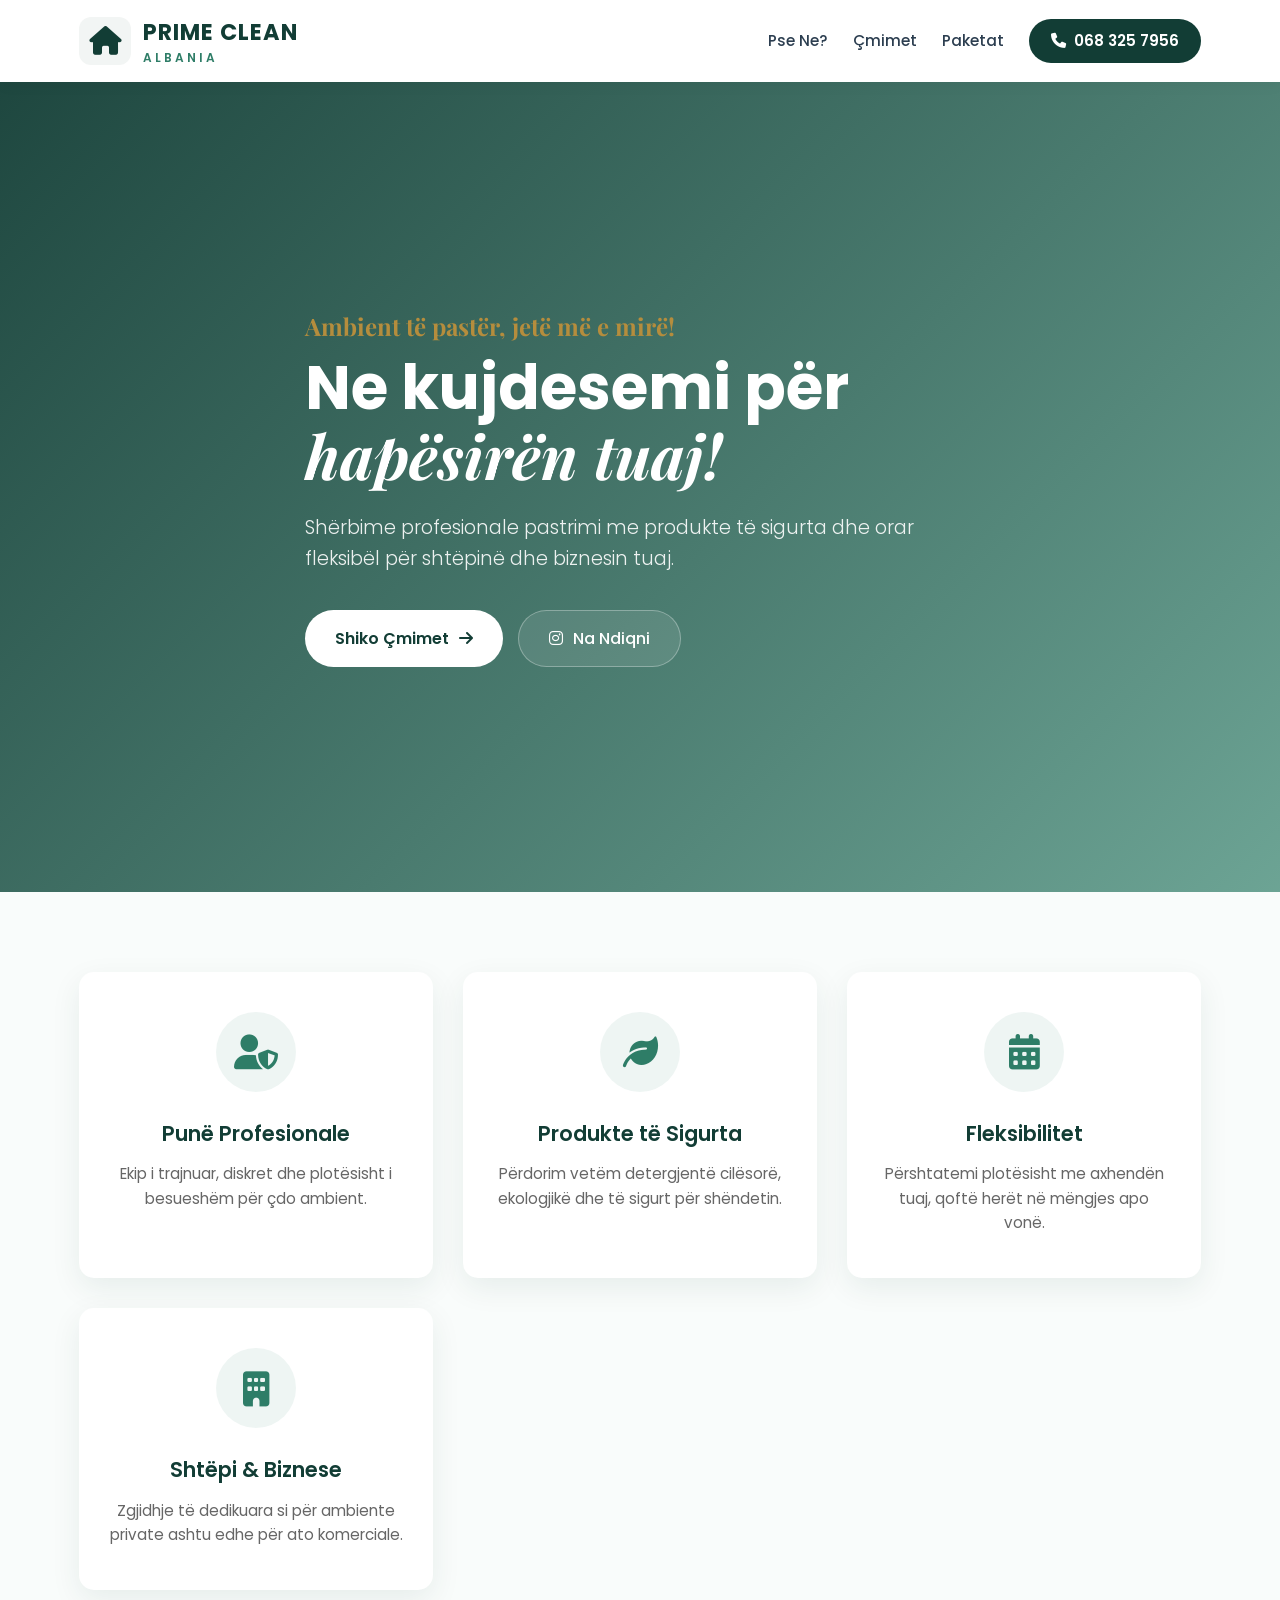
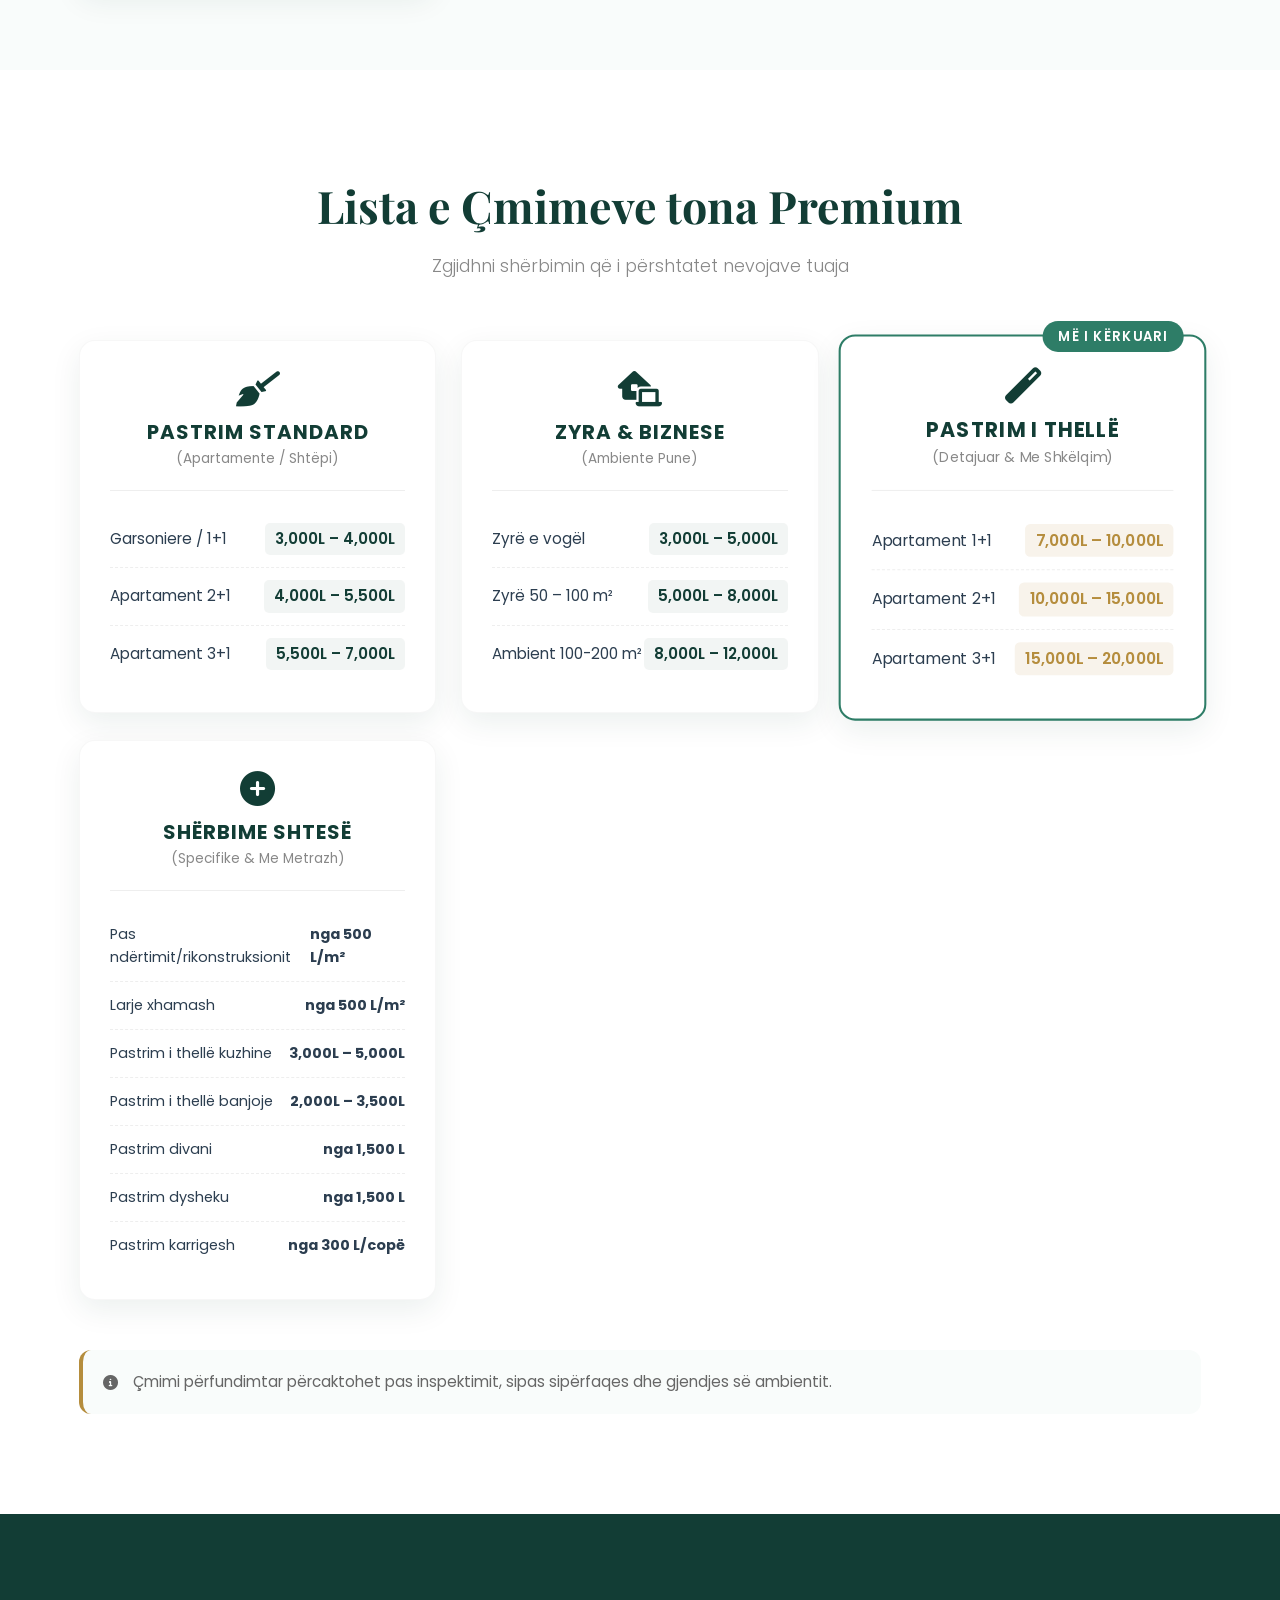
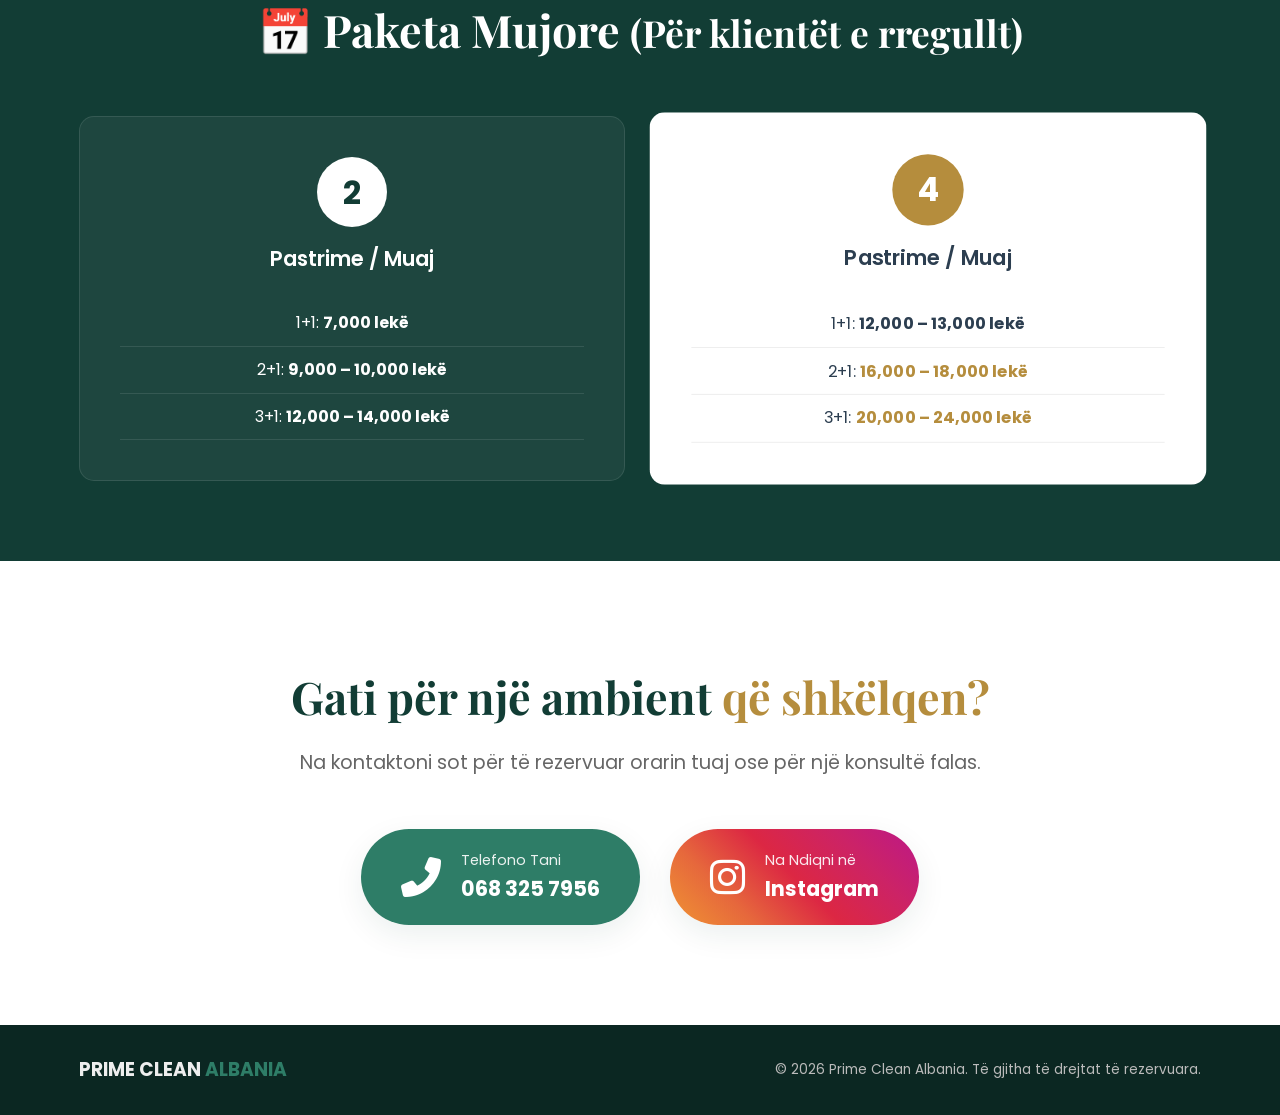
==== index.html @ 4b92bac9 "Add files via upload" ====
<!DOCTYPE html>
<html lang="sq">
<head>
    <meta charset="UTF-8">
    <meta name="viewport" content="width=device-width, initial-scale=1.0">
    
    <!-- Titulli dhe Meta tags për SEO -->
    <title>Prime Clean Albania | Shërbime Pastrimi Profesionale | Ambient të pastër, jetë më e mirë!</title>
    <meta name="description" content="Prime Clean Albania ofron shërbime pastrimi premium në Shqipëri. Pastrim standard, i thellë, zyra, divanë dhe paketa mujore. Produkte të sigurta, staf profesional.">
    <meta name="keywords" content="pastrim ambientesh, pastrim shtepie tirane, pastrim zyash, pastrim i thelle, pastrim divanesh, prime clean albania">
    
    <!-- Open Graph për Rrjetet Sociale -->
    <meta property="og:title" content="Prime Clean Albania - Shërbime Pastrimi Premium">
    <meta property="og:description" content="Në kujdesemi për hapësirën tuaj! Kontaktoni sot: 068 325 7956">

    <!-- Fontet dhe Skedarët CSS -->
    <link href="https://fonts.googleapis.com/css2?family=Poppins:wght@300;400;500;600;700&family=Playfair+Display:wght@700&display=swap" rel="stylesheet">
    <!-- Ikona nga FontAwesome -->
    <link rel="stylesheet" href="https://cdnjs.cloudflare.com/ajax/libs/font-awesome/6.0.0/css/all.min.css">
    <link rel="stylesheet" href="style.css">
</head>
<body>

    <!-- Header / Navigimi -->
    <header>
        <div class="container nav-container">
            <div class="logo">
                <i class="fas fa-home logo-icon"></i>
                <div class="logo-text">
                    <h2>PRIME CLEAN</h2>
                    <p class="location">ALBANIA</p>
                </div>
            </div>
            <nav>
                <ul class="nav-links">
                    <li><a href="#rreth-nesh">Pse Ne?</a></li>
                    <li><a href="#cmimet">Çmimet</a></li>
                    <li><a href="#paketat">Paketat</a></li>
                    <li><a href="tel:0683257956" class="btn-cta-nav"><i class="fas fa-phone"></i> 068 325 7956</a></li>
                </ul>
                <div class="menu-toggle" id="mobile-menu">
                    <span class="bar"></span>
                    <span class="bar"></span>
                    <span class="bar"></span>
                </div>
            </nav>
        </div>
    </header>

    <!-- Banner Kryesor (Hero Section) Modern -->
    <section class="hero-premium">
        <div class="container hero-content-v2">
            <span class="hero-subtitle">Ambient të pastër, jetë më e mirë!</span>
            <h1>Ne kujdesemi për<br><span class="highlight">hapësirën tuaj!</span></h1>
            <p>Shërbime profesionale pastrimi me produkte të sigurta dhe orar fleksibël për shtëpinë dhe biznesin tuaj.</p>
            <div class="hero-action-buttons">
                <a href="#cmimet" class="btn btn-primary-v2">Shiko Çmimet <i class="fas fa-arrow-right"></i></a>
                <a href="https://instagram.com/prime.clean.albania" target="_blank" class="btn btn-instagram-v2"><i class="fab fa-instagram"></i> Na Ndiqni</a>
            </div>
        </div>
        <div class="hero-overlay"></div>
    </section>

    <!-- Pse të na zgjidhni (Features) me Ikonografi Moderne -->
    <section id="rreth-nesh" class="features-v2">
        <div class="container">
            <div class="grid-4-v2">
                <div class="feature-card-v2">
                    <div class="icon-box"><i class="fas fa-user-shield"></i></div>
                    <h3>Punë Profesionale</h3>
                    <p>Ekip i trajnuar, diskret dhe plotësisht i besueshëm për çdo ambient.</p>
                </div>
                <div class="feature-card-v2">
                    <div class="icon-box"><i class="fas fa-leaf"></i></div>
                    <h3>Produkte të Sigurta</h3>
                    <p>Përdorim vetëm detergjentë cilësorë, ekologjikë dhe të sigurt për shëndetin.</p>
                </div>
                <div class="feature-card-v2">
                    <div class="icon-box"><i class="fas fa-calendar-alt"></i></div>
                    <h3>Fleksibilitet</h3>
                    <p>Përshtatemi plotësisht me axhendën tuaj, qoftë herët në mëngjes apo vonë.</p>
                </div>
                <div class="feature-card-v2">
                    <div class="icon-box"><i class="fas fa-building"></i></div>
                    <h3>Shtëpi & Biznese</h3>
                    <p>Zgjidhje të dedikuara si për ambiente private ashtu edhe për ato komerciale.</p>
                </div>
            </div>
        </div>
    </section>

    <!-- Tabela e Çmimeve e stiluar si Karta Moderniste -->
    <section id="cmimet" class="pricing-v2">
        <div class="container">
            <h2 class="section-title-v2">Lista e Çmimeve tona Premium</h2>
            <p class="section-subtitle-v2">Zgjidhni shërbimin që i përshtatet nevojave tuaja</p>
            
            <div class="pricing-cards-grid">
                
                <!-- Karta 1: Pastrim Standard -->
                <div class="pricing-card-v2">
                    <div class="card-header-v2">
                        <i class="fas fa-broom card-icon"></i>
                        <h3>PASTRIM STANDARD</h3>
                        <p class="category">(Apartamente / Shtëpi)</p>
                    </div>
                    <ul class="price-list-v2">
                        <li><span>Garsoniere / 1+1</span> <strong class="price-tag">3,000L – 4,000L</strong></li>
                        <li><span>Apartament 2+1</span> <strong class="price-tag">4,000L – 5,500L</strong></li>
                        <li><span>Apartament 3+1</span> <strong class="price-tag">5,500L – 7,000L</strong></li>
                    </ul>
                </div>

                <!-- Karta 2: Zyra -->
                <div class="pricing-card-v2">
                    <div class="card-header-v2">
                        <i class="fas fa-laptop-house card-icon"></i>
                        <h3>ZYRA & BIZNESE</h3>
                        <p class="category">(Ambiente Pune)</p>
                    </div>
                    <ul class="price-list-v2">
                        <li><span>Zyrë e vogël</span> <strong class="price-tag">3,000L – 5,000L</strong></li>
                        <li><span>Zyrë 50 – 100 m²</span> <strong class="price-tag">5,000L – 8,000L</strong></li>
                        <li><span>Ambient 100-200 m²</span> <strong class="price-tag">8,000L – 12,000L</strong></li>
                    </ul>
                </div>

                <!-- Karta 3: Pastrim i Thellë -->
                <div class="pricing-card-v2 featured-card">
                    <div class="popular-tag">Më i Kërkuari</div>
                    <div class="card-header-v2">
                        <i class="fas fa-magic card-icon"></i>
                        <h3>PASTRIM I THELLË</h3>
                        <p class="category">(Detajuar & Me Shkëlqim)</p>
                    </div>
                    <ul class="price-list-v2">
                        <li><span>Apartament 1+1</span> <strong class="price-tag gold">7,000L – 10,000L</strong></li>
                        <li><span>Apartament 2+1</span> <strong class="price-tag gold">10,000L – 15,000L</strong></li>
                        <li><span>Apartament 3+1</span> <strong class="price-tag gold">15,000L – 20,000L</strong></li>
                    </ul>
                </div>

                <!-- Karta 4: Shërbime Shtesë -->
                <div class="pricing-card-v2">
                    <div class="card-header-v2">
                        <i class="fas fa-plus-circle card-icon"></i>
                        <h3>SHËRBIME SHTESË</h3>
                        <p class="category">(Specifike & Me Metrazh)</p>
                    </div>
                    <ul class="price-list-v2 additional-services">
                        <li>Pas ndërtimit/rikonstruksionit <strong>nga 500 L/m²</strong></li>
                        <li>Larje xhamash <strong>nga 500 L/m²</strong></li>
                        <li>Pastrim i thellë kuzhine <strong>3,000L – 5,000L</strong></li>
                        <li>Pastrim i thellë banjoje <strong>2,000L – 3,500L</strong></li>
                        <li>Pastrim divani <strong>nga 1,500 L</strong></li>
                        <li>Pastrim dysheku <strong>nga 1,500 L</strong></li>
                        <li>Pastrim karrigesh <strong>nga 300 L/copë</strong></li>
                    </ul>
                </div>

            </div>

            <div class="info-note-v2">
                <i class="fas fa-info-circle"></i>
                <p>Çmimi përfundimtar përcaktohet pas inspektimit, sipas sipërfaqes dhe gjendjes së ambientit.</p>
            </div>
        </div>
    </section>

    <!-- Paketa Mujore me dizajn Premium -->
    <section id="paketat" class="packages-v2">
        <div class="container">
            <h2 class="section-title-v2 light">📅 Paketa Mujore <small>(Për klientët e rregullt)</small></h2>
            <div class="packages-grid-v2">
                
                <div class="package-box-v2">
                    <div class="package-header">
                        <div class="package-icon">2</div>
                        <h4>Pastrime / Muaj</h4>
                    </div>
                    <div class="package-body">
                        <p>1+1: <strong>7,000 lekë</strong></p>
                        <p>2+1: <strong>9,000 – 10,000 lekë</strong></p>
                        <p>3+1: <strong>12,000 – 14,000 lekë</strong></p>
                    </div>
                </div>

                <div class="package-box-v2 featured-package">
                    <div class="package-header">
                        <div class="package-icon gold-bg">4</div>
                        <h4>Pastrime / Muaj</h4>
                    </div>
                    <div class="package-body">
                        <p>1+1: <strong>12,000 – 13,000 lekë</strong></p>
                        <p>2+1: <strong class="gold-text">16,000 – 18,000 lekë</strong></p>
                        <p>3+1: <strong class="gold-text">20,000 – 24,000 lekë</strong></p>
                    </div>
                </div>

            </div>
        </div>
    </section>

    <!-- Seksioni i Kontaktit me Butona të Mëdhenj Aksioni (CTA) -->
    <section id="kontakt" class="contact-v2">
        <div class="container text-center-v2">
            <h2>Gati për një ambient <span class="highlight-gold">që shkëlqen?</span></h2>
            <p>Na kontaktoni sot për të rezervuar orarin tuaj ose për një konsultë falas.</p>
            
            <div class="cta-buttons-container-v2">
                <a href="tel:0683257956" class="cta-btn-v2 call-btn-v2">
                    <i class="fas fa-phone-alt"></i>
                    <div class="cta-text">
                        <span>Telefono Tani</span>
                        <strong>068 325 7956</strong>
                    </div>
                </a>
                
                <a href="https://instagram.com/prime.clean.albania" target="_blank" class="cta-btn-v2 instagram-btn-v2">
                    <i class="fab fa-instagram"></i>
                    <div class="cta-text">
                        <span>Na Ndiqni në</span>
                        <strong>Instagram</strong>
                    </div>
                </a>
            </div>
        </div>
    </section>

    <!-- Footer Modern -->
    <footer>
        <div class="container footer-content-v2">
            <div class="footer-logo">
                <h3>PRIME CLEAN <span>ALBANIA</span></h3>
            </div>
            <p>&copy; 2026 Prime Clean Albania. Të gjitha të drejtat të rezervuara.</p>
        </div>
    </footer>

    <script src="script.js"></script>
</body>
</html>
---- style.css ----
:root {
    --primary-color: #123d35;
    --accent-color: #2e7d67;
    --gold-accent: #b58d3d;
    --light-bg: #f9fcfb;
    --text-dark: #2c3e50;
    --text-light: #ecf0f1;
    --shadow-soft: 0 10px 30px rgba(0, 61, 53, 0.08);
    --font-main: 'Poppins', sans-serif;
    --font-heading: 'Playfair Display', serif;
    --transition: all 0.3s ease-in-out;
}

* {
    margin: 0;
    padding: 0;
    box-sizing: border-box;
}

html {
    scroll-behavior: smooth;
}

body {
    font-family: var(--font-main);
    color: var(--text-dark);
    background-color: #ffffff;
    line-height: 1.6;
    overflow-x: hidden;
}

.container {
    width: 90%;
    max-width: 1200px;
    margin: auto;
    padding: 0 15px;
}

a {
    text-decoration: none;
    color: inherit;
    transition: var(--transition);
}

ul {
    list-style: none;
}

/* Navigimi */
header {
    background: #ffffff;
    padding: 15px 0;
    box-shadow: 0 2px 15px rgba(0,0,0,0.05);
    position: sticky;
    top: 0;
    z-index: 1000;
}

.nav-container {
    display: flex;
    justify-content: space-between;
    align-items: center;
}

.logo {
    display: flex;
    align-items: center;
    gap: 12px;
}

.logo-icon {
    font-size: 1.8rem;
    color: var(--primary-color);
    background-color: rgba(18, 61, 53, 0.05);
    padding: 10px;
    border-radius: 12px;
}

.logo-text h2 {
    font-size: 1.4rem;
    color: var(--primary-color);
    font-weight: 700;
    letter-spacing: 1px;
}

.location {
    font-size: 0.75rem;
    color: var(--accent-color);
    font-weight: 600;
    letter-spacing: 3px;
    margin-top: -3px;
}

.nav-links {
    display: flex;
    align-items: center;
    gap: 25px;
}

.nav-links a {
    font-weight: 500;
    font-size: 0.95rem;
    color: var(--text-dark);
}

.nav-links a:hover {
    color: var(--accent-color);
}

.btn-cta-nav {
    background: var(--primary-color);
    color: white !important;
    padding: 10px 22px;
    border-radius: 25px;
    font-size: 0.9rem;
    font-weight: 600 !important;
    display: flex;
    align-items: center;
    gap: 8px;
}

.btn-cta-nav:hover {
    background: var(--accent-color);
    transform: translateY(-2px);
}

.menu-toggle {
    display: none;
    cursor: pointer;
}

.bar {
    display: block;
    width: 25px;
    height: 3px;
    margin: 5px auto;
    background-color: var(--primary-color);
    transition: var(--transition);
}

/* HERO Section */
.hero-premium {
    position: relative;
    height: 90vh;
    display: flex;
    align-items: center;
    color: white;
    background: url('https://images.unsplash.com/photo-1581578731548-c64695cc6952?q=80&w=1600') center/cover no-repeat;
    background-attachment: fixed;
}

.hero-overlay {
    position: absolute;
    top: 0;
    left: 0;
    width: 100%;
    height: 100%;
    background: linear-gradient(135deg, rgba(18, 61, 53, 0.95), rgba(46, 125, 103, 0.7));
    z-index: 1;
}

.hero-content-v2 {
    position: relative;
    z-index: 2;
    max-width: 700px;
    text-align: left;
}

.hero-subtitle {
    font-family: var(--font-heading);
    color: var(--gold-accent);
    font-size: 1.5rem;
    font-weight: 700;
    display: block;
    margin-bottom: 10px;
}

.hero-content-v2 h1 {
    font-size: 3.8rem;
    line-height: 1.1;
    font-weight: 700;
    margin-bottom: 20px;
    font-family: var(--font-main);
}

.hero-content-v2 h1 .highlight {
    font-family: var(--font-heading);
    font-weight: 700;
    font-style: italic;
}

.hero-content-v2 p {
    font-size: 1.2rem;
    color: rgba(255, 255, 255, 0.9);
    margin-bottom: 35px;
    font-weight: 300;
}

.hero-action-buttons {
    display: flex;
    gap: 15px;
    flex-wrap: wrap;
}

.btn-primary-v2 {
    background: #ffffff;
    color: var(--primary-color);
    padding: 15px 30px;
    border-radius: 30px;
    font-weight: 600;
    display: flex;
    align-items: center;
    gap: 10px;
}

.btn-primary-v2:hover {
    background: var(--gold-accent);
    color: white;
    transform: translateY(-3px);
}

.btn-instagram-v2 {
    background: rgba(255, 255, 255, 0.1);
    color: white;
    padding: 15px 30px;
    border-radius: 30px;
    border: 1px solid rgba(255, 255, 255, 0.3);
    font-weight: 500;
    display: flex;
    align-items: center;
    gap: 10px;
}

.btn-instagram-v2:hover {
    background: rgba(255, 255, 255, 0.2);
    border-color: white;
}

/* Features */
.features-v2 {
    padding: 80px 0;
    background-color: var(--light-bg);
}

.grid-4-v2 {
    display: grid;
    grid-template-columns: repeat(auto-fit, minmax(260px, 1fr));
    gap: 30px;
}

.feature-card-v2 {
    background: #ffffff;
    padding: 40px 30px;
    border-radius: 15px;
    box-shadow: var(--shadow-soft);
    text-align: center;
    transition: var(--transition);
    border-bottom: 3px solid transparent;
}

.feature-card-v2:hover {
    transform: translateY(-10px);
    border-bottom-color: var(--accent-color);
}

.icon-box {
    font-size: 2.2rem;
    color: var(--accent-color);
    background-color: rgba(46, 125, 103, 0.08);
    width: 80px;
    height: 80px;
    border-radius: 50%;
    display: flex;
    align-items: center;
    justify-content: center;
    margin: 0 auto 25px auto;
}

.feature-card-v2 h3 {
    font-size: 1.3rem;
    color: var(--primary-color);
    margin-bottom: 12px;
    font-weight: 600;
}

.feature-card-v2 p {
    font-size: 0.95rem;
    color: #666;
}

/* Pricing Section */
.pricing-v2 {
    padding: 100px 0;
}

.section-title-v2 {
    font-family: var(--font-heading);
    font-size: 2.8rem;
    color: var(--primary-color);
    text-align: center;
    margin-bottom: 10px;
}

.section-subtitle-v2 {
    text-align: center;
    color: #888;
    margin-bottom: 60px;
    font-size: 1.1rem;
    font-weight: 300;
}

.pricing-cards-grid {
    display: grid;
    grid-template-columns: repeat(auto-fit, minmax(280px, 1fr));
    gap: 25px;
    align-items: start;
}

.pricing-card-v2 {
    background: #ffffff;
    padding: 30px;
    border-radius: 16px;
    box-shadow: var(--shadow-soft);
    transition: var(--transition);
    border: 1px solid rgba(0,0,0,0.03);
    position: relative;
}

.pricing-card-v2:hover {
    box-shadow: 0 15px 40px rgba(0, 61, 53, 0.12);
}

.featured-card {
    border: 2px solid var(--accent-color);
    transform: scale(1.03);
}

.popular-tag {
    position: absolute;
    top: -15px;
    right: 20px;
    background: var(--accent-color);
    color: white;
    padding: 5px 15px;
    border-radius: 20px;
    font-size: 0.8rem;
    font-weight: 600;
    text-transform: uppercase;
    letter-spacing: 1px;
}

.card-header-v2 {
    text-align: center;
    border-bottom: 1px solid #eee;
    padding-bottom: 20px;
    margin-bottom: 20px;
}

.card-icon {
    font-size: 2.2rem;
    color: var(--primary-color);
    margin-bottom: 10px;
}

.card-header-v2 h3 {
    font-size: 1.25rem;
    color: var(--primary-color);
    font-weight: 700;
    text-transform: uppercase;
    letter-spacing: 1px;
}

.card-header-v2 .category {
    font-size: 0.85rem;
    color: #888;
}

.price-list-v2 li {
    display: flex;
    justify-content: space-between;
    align-items: center;
    padding: 12px 0;
    border-bottom: 1px dashed #eee;
    font-size: 0.95rem;
}

.price-list-v2 li:last-child {
    border-bottom: none;
}

.price-tag {
    background: rgba(18, 61, 53, 0.05);
    color: var(--primary-color);
    padding: 4px 10px;
    border-radius: 5px;
    font-weight: 600;
}

.price-tag.gold {
    background: rgba(181, 141, 61, 0.1);
    color: var(--gold-accent);
}

.additional-services li {
    font-size: 0.9rem;
}

.info-note-v2 {
    margin-top: 50px;
    background-color: var(--light-bg);
    padding: 20px;
    border-radius: 12px;
    display: flex;
    align-items: center;
    gap: 15px;
    color: #666;
    border-left: 4px solid var(--gold-accent);
    font-size: 0.95rem;
}

/* Packages */
.packages-v2 {
    padding: 80px 0;
    background-color: var(--primary-color);
    color: white;
}

.section-title-v2.light {
    color: white;
}

.packages-grid-v2 {
    display: grid;
    grid-template-columns: repeat(auto-fit, minmax(300px, 1fr));
    gap: 30px;
    margin-top: 50px;
}

.package-box-v2 {
    background: rgba(255,255,255,0.05);
    border: 1px solid rgba(255,255,255,0.1);
    padding: 40px;
    border-radius: 15px;
    text-align: center;
    transition: var(--transition);
}

.featured-package {
    background: white;
    color: var(--text-dark);
    transform: scale(1.02);
}

.package-header {
    display: flex;
    flex-direction: column;
    align-items: center;
    margin-bottom: 25px;
}

.package-icon {
    font-size: 2rem;
    font-weight: 700;
    color: var(--primary-color);
    background: white;
    width: 70px;
    height: 70px;
    border-radius: 50%;
    display: flex;
    align-items: center;
    justify-content: center;
    margin-bottom: 15px;
}

.package-icon.gold-bg {
    background: var(--gold-accent);
    color: white;
}

.package-header h4 {
    font-size: 1.3rem;
    font-weight: 600;
}

.package-body p {
    font-size: 1rem;
    padding: 10px 0;
    border-bottom: 1px solid rgba(255,255,255,0.1);
}

.featured-package .package-body p {
    border-bottom-color: #eee;
}

.gold-text {
    color: var(--gold-accent);
}

/* Contact */
.contact-v2 {
    padding: 100px 0;
    text-align: center;
}

.contact-v2 h2 {
    font-family: var(--font-heading);
    font-size: 2.8rem;
    color: var(--primary-color);
    margin-bottom: 15px;
}

.text-center-v2 {
    text-align: center;
}

.highlight-gold {
    color: var(--gold-accent);
}

.contact-v2 p {
    font-size: 1.2rem;
    color: #666;
    margin-bottom: 50px;
}

.cta-buttons-container-v2 {
    display: flex;
    justify-content: center;
    gap: 30px;
    flex-wrap: wrap;
}

.cta-btn-v2 {
    display: flex;
    align-items: center;
    gap: 20px;
    padding: 20px 40px;
    border-radius: 50px;
    color: white;
    font-weight: 600;
    box-shadow: var(--shadow-soft);
}

.call-btn-v2 {
    background-color: var(--accent-color);
}

.call-btn-v2:hover {
    background-color: #246554;
    transform: translateY(-3px);
}

.instagram-btn-v2 {
    background: linear-gradient(45deg, #f09433 0%,#e6683c 25%,#dc2743 50%,#cc2366 75%,#bc1888 100%); 
}

.instagram-btn-v2:hover {
    transform: translateY(-3px);
}

.cta-btn-v2 i {
    font-size: 2.5rem;
}

.cta-text {
    text-align: left;
}

.cta-text span {
    font-size: 0.9rem;
    font-weight: 400;
    opacity: 0.9;
    display: block;
}

.cta-text strong {
    font-size: 1.3rem;
}

/* Footer */
footer {
    background-color: #0b2722;
    color: #bbb;
    padding: 30px 0;
}

.footer-content-v2 {
    display: flex;
    justify-content: space-between;
    align-items: center;
    flex-wrap: wrap;
    gap: 15px;
}

.footer-logo h3 {
    color: #eee;
    font-weight: 700;
}

.footer-logo span {
    color: var(--accent-color);
}

footer p {
    font-size: 0.85rem;
}

/* Responsive */
@media (max-width: 992px) {
    .hero-content-v2 h1 {
        font-size: 3rem;
    }
}

@media (max-width: 768px) {
    .nav-links {
        position: absolute;
        right: 0px;
        height: 100vh;
        top: 80px;
        background-color: #fff;
        display: flex;
        flex-direction: column;
        align-items: center;
        width: 100%;
        transform: translateX(100%);
        transition: transform 0.5s ease-in;
        box-shadow: -2px 5px 10px rgba(0,0,0,0.05);
        padding-top: 50px;
    }

    .nav-links li {
        margin: 15px 0;
    }

    .menu-toggle {
        display: block;
    }

    .nav-active {
        transform: translateX(0%);
    }

    .hero-content-v2 h1 {
        font-size: 2.2rem;
    }
    
    .hero-content-v2 {
        text-align: center;
    }
    
    .hero-action-buttons {
        justify-content: center;
    }
    
    .section-title-v2 {
        font-size: 2rem;
    }
    
    .pricing-card-v2.featured-card {
        transform: scale(1);
        margin: 15px 0;
    }
    
    .packages-grid-v2 {
        grid-template-columns: 1fr;
    }
}
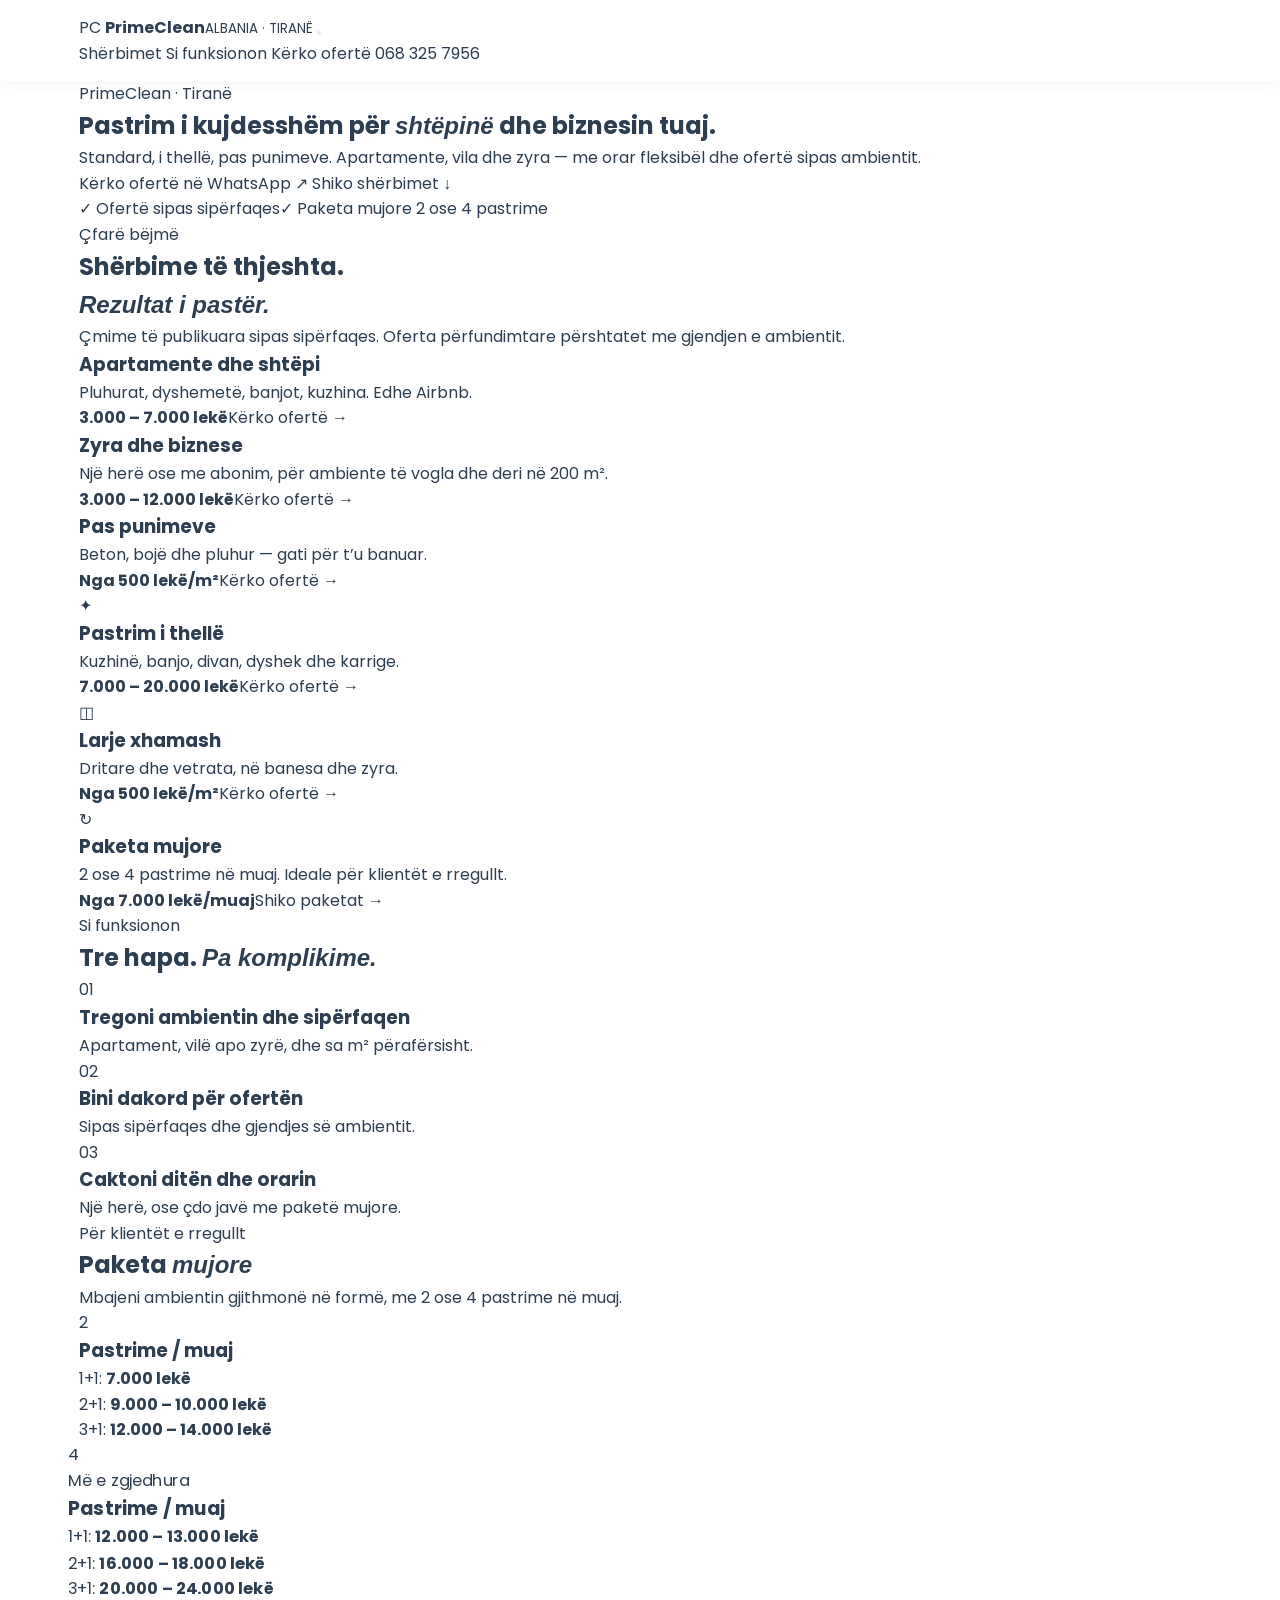
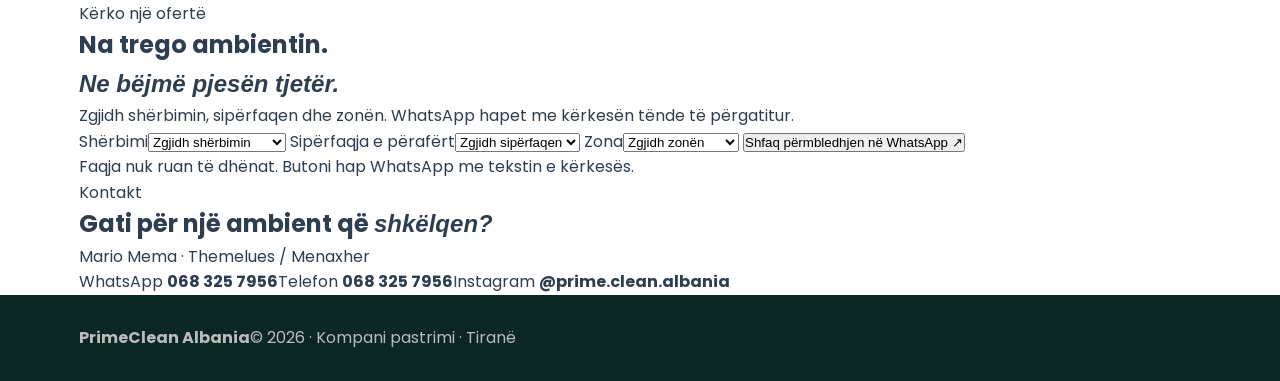
==== commit bcdd23d6: "Update index.html" ====
--- a/index.html
+++ b/index.html
@@ -3,7 +3,6 @@
 <head>
     <meta charset="UTF-8">
     <meta name="viewport" content="width=device-width, initial-scale=1.0">
-    
     <!-- Titulli dhe Meta tags për SEO -->
     <title>Prime Clean Albania | Shërbime Pastrimi Profesionale | Ambient të pastër, jetë më e mirë!</title>
     <meta name="description" content="Prime Clean Albania ofron shërbime pastrimi premium në Shqipëri. Pastrim standard, i thellë, zyra, divanë dhe paketa mujore. Produkte të sigurta, staf profesional.">
@@ -20,223 +19,95 @@
     <link rel="stylesheet" href="style.css">
 </head>
 <body>
+<header class="site-header" id="top">
+  <div class="container nav-wrap">
+    <a class="brand" href="#top" aria-label="PrimeClean Albania">
+      <span class="brand-mark">PC</span>
+      <span><strong>PrimeClean</strong><small>ALBANIA · TIRANË</small></span>
+    </a>
+    <button class="menu-btn" id="menuBtn" aria-label="Hap menunë" aria-expanded="false"><span></span><span></span><span></span></button>
+    <nav id="nav">
+      <a href="#sherbimet">Shërbimet</a>
+      <a href="#si-funksionon">Si funksionon</a>
+      <a href="#oferta">Kërko ofertë</a>
+      <a class="nav-call" href="tel:+355683257956">068 325 7956</a>
+    </nav>
+  </div>
+</header>
 
-    <!-- Header / Navigimi -->
-    <header>
-        <div class="container nav-container">
-            <div class="logo">
-                <i class="fas fa-home logo-icon"></i>
-                <div class="logo-text">
-                    <h2>PRIME CLEAN</h2>
-                    <p class="location">ALBANIA</p>
-                </div>
-            </div>
-            <nav>
-                <ul class="nav-links">
-                    <li><a href="#rreth-nesh">Pse Ne?</a></li>
-                    <li><a href="#cmimet">Çmimet</a></li>
-                    <li><a href="#paketat">Paketat</a></li>
-                    <li><a href="tel:0683257956" class="btn-cta-nav"><i class="fas fa-phone"></i> 068 325 7956</a></li>
-                </ul>
-                <div class="menu-toggle" id="mobile-menu">
-                    <span class="bar"></span>
-                    <span class="bar"></span>
-                    <span class="bar"></span>
-                </div>
-            </nav>
-        </div>
-    </header>
+<main>
+<section class="hero">
+  <div class="hero-image"></div>
+  <div class="hero-shade"></div>
+  <div class="container hero-content">
+    <p class="eyebrow">PrimeClean · Tiranë</p>
+    <h1>Pastrim i kujdesshëm për <em>shtëpinë</em> dhe biznesin tuaj.</h1>
+    <p class="hero-copy">Standard, i thellë, pas punimeve. Apartamente, vila dhe zyra — me orar fleksibël dhe ofertë sipas ambientit.</p>
+    <div class="hero-actions">
+      <a class="btn btn-light" href="https://wa.me/355683257956?text=Përshëndetje%20PrimeClean,%20dua%20të%20kërkoj%20një%20ofertë." target="_blank" rel="noopener">Kërko ofertë në WhatsApp <span>↗</span></a>
+      <a class="text-link light-link" href="#sherbimet">Shiko shërbimet ↓</a>
+    </div>
+    <div class="hero-points"><span>✓ Ofertë sipas sipërfaqes</span><span>✓ Paketa mujore 2 ose 4 pastrime</span></div>
+  </div>
+</section>
 
-    <!-- Banner Kryesor (Hero Section) Modern -->
-    <section class="hero-premium">
-        <div class="container hero-content-v2">
-            <span class="hero-subtitle">Ambient të pastër, jetë më e mirë!</span>
-            <h1>Ne kujdesemi për<br><span class="highlight">hapësirën tuaj!</span></h1>
-            <p>Shërbime profesionale pastrimi me produkte të sigurta dhe orar fleksibël për shtëpinë dhe biznesin tuaj.</p>
-            <div class="hero-action-buttons">
-                <a href="#cmimet" class="btn btn-primary-v2">Shiko Çmimet <i class="fas fa-arrow-right"></i></a>
-                <a href="https://instagram.com/prime.clean.albania" target="_blank" class="btn btn-instagram-v2"><i class="fab fa-instagram"></i> Na Ndiqni</a>
-            </div>
-        </div>
-        <div class="hero-overlay"></div>
-    </section>
 
-    <!-- Pse të na zgjidhni (Features) me Ikonografi Moderne -->
-    <section id="rreth-nesh" class="features-v2">
-        <div class="container">
-            <div class="grid-4-v2">
-                <div class="feature-card-v2">
-                    <div class="icon-box"><i class="fas fa-user-shield"></i></div>
-                    <h3>Punë Profesionale</h3>
-                    <p>Ekip i trajnuar, diskret dhe plotësisht i besueshëm për çdo ambient.</p>
-                </div>
-                <div class="feature-card-v2">
-                    <div class="icon-box"><i class="fas fa-leaf"></i></div>
-                    <h3>Produkte të Sigurta</h3>
-                    <p>Përdorim vetëm detergjentë cilësorë, ekologjikë dhe të sigurt për shëndetin.</p>
-                </div>
-                <div class="feature-card-v2">
-                    <div class="icon-box"><i class="fas fa-calendar-alt"></i></div>
-                    <h3>Fleksibilitet</h3>
-                    <p>Përshtatemi plotësisht me axhendën tuaj, qoftë herët në mëngjes apo vonë.</p>
-                </div>
-                <div class="feature-card-v2">
-                    <div class="icon-box"><i class="fas fa-building"></i></div>
-                    <h3>Shtëpi & Biznese</h3>
-                    <p>Zgjidhje të dedikuara si për ambiente private ashtu edhe për ato komerciale.</p>
-                </div>
-            </div>
-        </div>
-    </section>
+<section class="services section" id="sherbimet">
+  <div class="container">
+    <div class="section-intro"><p class="eyebrow dark">Çfarë bëjmë</p><h2>Shërbime të thjeshta.<br><em>Rezultat i pastër.</em></h2><p>Çmime të publikuara sipas sipërfaqes. Oferta përfundimtare përshtatet me gjendjen e ambientit.</p></div>
+    <div class="service-grid">
+      <article class="service-card"><div class="service-photo photo-home"></div><div class="service-body"><h3>Apartamente dhe shtëpi</h3><p>Pluhurat, dyshemetë, banjot, kuzhina. Edhe Airbnb.</p><strong>3.000 – 7.000 lekë</strong><a href="#oferta">Kërko ofertë →</a></div></article>
+      <article class="service-card"><div class="service-photo photo-office"></div><div class="service-body"><h3>Zyra dhe biznese</h3><p>Një herë ose me abonim, për ambiente të vogla dhe deri në 200 m².</p><strong>3.000 – 12.000 lekë</strong><a href="#oferta">Kërko ofertë →</a></div></article>
+      <article class="service-card"><div class="service-photo photo-post"></div><div class="service-body"><h3>Pas punimeve</h3><p>Beton, bojë dhe pluhur — gati për t’u banuar.</p><strong>Nga 500 lekë/m²</strong><a href="#oferta">Kërko ofertë →</a></div></article>
+      <article class="service-card plain-card"><div class="service-icon">✦</div><div class="service-body"><h3>Pastrim i thellë</h3><p>Kuzhinë, banjo, divan, dyshek dhe karrige.</p><strong>7.000 – 20.000 lekë</strong><a href="#oferta">Kërko ofertë →</a></div></article>
+      <article class="service-card plain-card"><div class="service-icon">◫</div><div class="service-body"><h3>Larje xhamash</h3><p>Dritare dhe vetrata, në banesa dhe zyra.</p><strong>Nga 500 lekë/m²</strong><a href="#oferta">Kërko ofertë →</a></div></article>
+      <article class="service-card plain-card"><div class="service-icon">↻</div><div class="service-body"><h3>Paketa mujore</h3><p>2 ose 4 pastrime në muaj. Ideale për klientët e rregullt.</p><strong>Nga 7.000 lekë/muaj</strong><a href="#paketat">Shiko paketat →</a></div></article>
+    </div>
+  </div>
+</section>
 
-    <!-- Tabela e Çmimeve e stiluar si Karta Moderniste -->
-    <section id="cmimet" class="pricing-v2">
-        <div class="container">
-            <h2 class="section-title-v2">Lista e Çmimeve tona Premium</h2>
-            <p class="section-subtitle-v2">Zgjidhni shërbimin që i përshtatet nevojave tuaja</p>
-            
-            <div class="pricing-cards-grid">
-                
-                <!-- Karta 1: Pastrim Standard -->
-                <div class="pricing-card-v2">
-                    <div class="card-header-v2">
-                        <i class="fas fa-broom card-icon"></i>
-                        <h3>PASTRIM STANDARD</h3>
-                        <p class="category">(Apartamente / Shtëpi)</p>
-                    </div>
-                    <ul class="price-list-v2">
-                        <li><span>Garsoniere / 1+1</span> <strong class="price-tag">3,000L – 4,000L</strong></li>
-                        <li><span>Apartament 2+1</span> <strong class="price-tag">4,000L – 5,500L</strong></li>
-                        <li><span>Apartament 3+1</span> <strong class="price-tag">5,500L – 7,000L</strong></li>
-                    </ul>
-                </div>
+<section class="how section" id="si-funksionon">
+  <div class="container">
+    <div class="section-intro"><p class="eyebrow dark">Si funksionon</p><h2>Tre hapa. <em>Pa komplikime.</em></h2></div>
+    <div class="steps">
+      <article><span>01</span><h3>Tregoni ambientin dhe sipërfaqen</h3><p>Apartament, vilë apo zyrë, dhe sa m² përafërsisht.</p></article>
+      <article><span>02</span><h3>Bini dakord për ofertën</h3><p>Sipas sipërfaqes dhe gjendjes së ambientit.</p></article>
+      <article><span>03</span><h3>Caktoni ditën dhe orarin</h3><p>Një herë, ose çdo javë me paketë mujore.</p></article>
+    </div>
+  </div>
+</section>
 
-                <!-- Karta 2: Zyra -->
-                <div class="pricing-card-v2">
-                    <div class="card-header-v2">
-                        <i class="fas fa-laptop-house card-icon"></i>
-                        <h3>ZYRA & BIZNESE</h3>
-                        <p class="category">(Ambiente Pune)</p>
-                    </div>
-                    <ul class="price-list-v2">
-                        <li><span>Zyrë e vogël</span> <strong class="price-tag">3,000L – 5,000L</strong></li>
-                        <li><span>Zyrë 50 – 100 m²</span> <strong class="price-tag">5,000L – 8,000L</strong></li>
-                        <li><span>Ambient 100-200 m²</span> <strong class="price-tag">8,000L – 12,000L</strong></li>
-                    </ul>
-                </div>
+<section class="packages section" id="paketat">
+  <div class="container">
+    <div class="section-intro light"><p class="eyebrow">Për klientët e rregullt</p><h2>Paketa <em>mujore</em></h2><p>Mbajeni ambientin gjithmonë në formë, me 2 ose 4 pastrime në muaj.</p></div>
+    <div class="package-grid">
+      <article><span class="package-number">2</span><h3>Pastrime / muaj</h3><p>1+1: <strong>7.000 lekë</strong></p><p>2+1: <strong>9.000 – 10.000 lekë</strong></p><p>3+1: <strong>12.000 – 14.000 lekë</strong></p></article>
+      <article class="featured-package"><span class="package-number">4</span><div class="tag">Më e zgjedhura</div><h3>Pastrime / muaj</h3><p>1+1: <strong>12.000 – 13.000 lekë</strong></p><p>2+1: <strong>16.000 – 18.000 lekë</strong></p><p>3+1: <strong>20.000 – 24.000 lekë</strong></p></article>
+    </div>
+  </div>
+</section>
 
-                <!-- Karta 3: Pastrim i Thellë -->
-                <div class="pricing-card-v2 featured-card">
-                    <div class="popular-tag">Më i Kërkuari</div>
-                    <div class="card-header-v2">
-                        <i class="fas fa-magic card-icon"></i>
-                        <h3>PASTRIM I THELLË</h3>
-                        <p class="category">(Detajuar & Me Shkëlqim)</p>
-                    </div>
-                    <ul class="price-list-v2">
-                        <li><span>Apartament 1+1</span> <strong class="price-tag gold">7,000L – 10,000L</strong></li>
-                        <li><span>Apartament 2+1</span> <strong class="price-tag gold">10,000L – 15,000L</strong></li>
-                        <li><span>Apartament 3+1</span> <strong class="price-tag gold">15,000L – 20,000L</strong></li>
-                    </ul>
-                </div>
+<section class="quote section" id="oferta">
+  <div class="container quote-layout">
+    <div class="section-intro"><p class="eyebrow dark">Kërko një ofertë</p><h2>Na trego ambientin.<br><em>Ne bëjmë pjesën tjetër.</em></h2><p>Zgjidh shërbimin, sipërfaqen dhe zonën. WhatsApp hapet me kërkesën tënde të përgatitur.</p></div>
+    <form id="quoteForm" class="quote-form">
+      <label>Shërbimi<select id="service" required><option value="">Zgjidh shërbimin</option><option>Apartament / shtëpi</option><option>Zyrë / biznes</option><option>Pas punimeve</option><option>Pastrim i thellë</option><option>Larje xhamash</option><option>Paketa mujore</option></select></label>
+      <label>Sipërfaqja e përafërt<select id="size" required><option value="">Zgjidh sipërfaqen</option><option>Deri në 50 m²</option><option>50 – 100 m²</option><option>100 – 200 m²</option><option>Mbi 200 m²</option></select></label>
+      <label>Zona<select id="area" required><option value="">Zgjidh zonën</option><option>Tiranë</option><option>Kamëz</option><option>Farkë</option><option>Astir / Yzberisht</option><option>Tjetër</option></select></label>
+      <button class="btn btn-green" type="submit">Shfaq përmbledhjen në WhatsApp ↗</button>
+      <p class="form-note">Faqja nuk ruan të dhënat. Butoni hap WhatsApp me tekstin e kërkesës.</p>
+    </form>
+  </div>
+</section>
 
-                <!-- Karta 4: Shërbime Shtesë -->
-                <div class="pricing-card-v2">
-                    <div class="card-header-v2">
-                        <i class="fas fa-plus-circle card-icon"></i>
-                        <h3>SHËRBIME SHTESË</h3>
-                        <p class="category">(Specifike & Me Metrazh)</p>
-                    </div>
-                    <ul class="price-list-v2 additional-services">
-                        <li>Pas ndërtimit/rikonstruksionit <strong>nga 500 L/m²</strong></li>
-                        <li>Larje xhamash <strong>nga 500 L/m²</strong></li>
-                        <li>Pastrim i thellë kuzhine <strong>3,000L – 5,000L</strong></li>
-                        <li>Pastrim i thellë banjoje <strong>2,000L – 3,500L</strong></li>
-                        <li>Pastrim divani <strong>nga 1,500 L</strong></li>
-                        <li>Pastrim dysheku <strong>nga 1,500 L</strong></li>
-                        <li>Pastrim karrigesh <strong>nga 300 L/copë</strong></li>
-                    </ul>
-                </div>
-
-            </div>
-
-            <div class="info-note-v2">
-                <i class="fas fa-info-circle"></i>
-                <p>Çmimi përfundimtar përcaktohet pas inspektimit, sipas sipërfaqes dhe gjendjes së ambientit.</p>
-            </div>
-        </div>
-    </section>
-
-    <!-- Paketa Mujore me dizajn Premium -->
-    <section id="paketat" class="packages-v2">
-        <div class="container">
-            <h2 class="section-title-v2 light">📅 Paketa Mujore <small>(Për klientët e rregullt)</small></h2>
-            <div class="packages-grid-v2">
-                
-                <div class="package-box-v2">
-                    <div class="package-header">
-                        <div class="package-icon">2</div>
-                        <h4>Pastrime / Muaj</h4>
-                    </div>
-                    <div class="package-body">
-                        <p>1+1: <strong>7,000 lekë</strong></p>
-                        <p>2+1: <strong>9,000 – 10,000 lekë</strong></p>
-                        <p>3+1: <strong>12,000 – 14,000 lekë</strong></p>
-                    </div>
-                </div>
-
-                <div class="package-box-v2 featured-package">
-                    <div class="package-header">
-                        <div class="package-icon gold-bg">4</div>
-                        <h4>Pastrime / Muaj</h4>
-                    </div>
-                    <div class="package-body">
-                        <p>1+1: <strong>12,000 – 13,000 lekë</strong></p>
-                        <p>2+1: <strong class="gold-text">16,000 – 18,000 lekë</strong></p>
-                        <p>3+1: <strong class="gold-text">20,000 – 24,000 lekë</strong></p>
-                    </div>
-                </div>
-
-            </div>
-        </div>
-    </section>
-
-    <!-- Seksioni i Kontaktit me Butona të Mëdhenj Aksioni (CTA) -->
-    <section id="kontakt" class="contact-v2">
-        <div class="container text-center-v2">
-            <h2>Gati për një ambient <span class="highlight-gold">që shkëlqen?</span></h2>
-            <p>Na kontaktoni sot për të rezervuar orarin tuaj ose për një konsultë falas.</p>
-            
-            <div class="cta-buttons-container-v2">
-                <a href="tel:0683257956" class="cta-btn-v2 call-btn-v2">
-                    <i class="fas fa-phone-alt"></i>
-                    <div class="cta-text">
-                        <span>Telefono Tani</span>
-                        <strong>068 325 7956</strong>
-                    </div>
-                </a>
-                
-                <a href="https://instagram.com/prime.clean.albania" target="_blank" class="cta-btn-v2 instagram-btn-v2">
-                    <i class="fab fa-instagram"></i>
-                    <div class="cta-text">
-                        <span>Na Ndiqni në</span>
-                        <strong>Instagram</strong>
-                    </div>
-                </a>
-            </div>
-        </div>
-    </section>
-
-    <!-- Footer Modern -->
-    <footer>
-        <div class="container footer-content-v2">
-            <div class="footer-logo">
-                <h3>PRIME CLEAN <span>ALBANIA</span></h3>
-            </div>
-            <p>&copy; 2026 Prime Clean Albania. Të gjitha të drejtat të rezervuara.</p>
-        </div>
-    </footer>
-
-    <script src="script.js"></script>
+<section class="contact section">
+  <div class="container contact-box">
+    <div><p class="eyebrow dark">Kontakt</p><h2>Gati për një ambient që <em>shkëlqen?</em></h2><p>Mario Mema · Themelues / Menaxher</p></div>
+    <div class="contact-actions"><a href="https://wa.me/355683257956" target="_blank" rel="noopener">WhatsApp <strong>068 325 7956</strong></a><a href="tel:+355683257956">Telefon <strong>068 325 7956</strong></a><a href="https://instagram.com/prime.clean.albania" target="_blank" rel="noopener">Instagram <strong>@prime.clean.albania</strong></a></div>
+  </div>
+</section>
+</main>
+<footer><div class="container footer-wrap"><strong>PrimeClean Albania</strong><span>© 2026 · Kompani pastrimi · Tiranë</span></div></footer>
+<script src="script.js"></script>
 </body>
 </html>
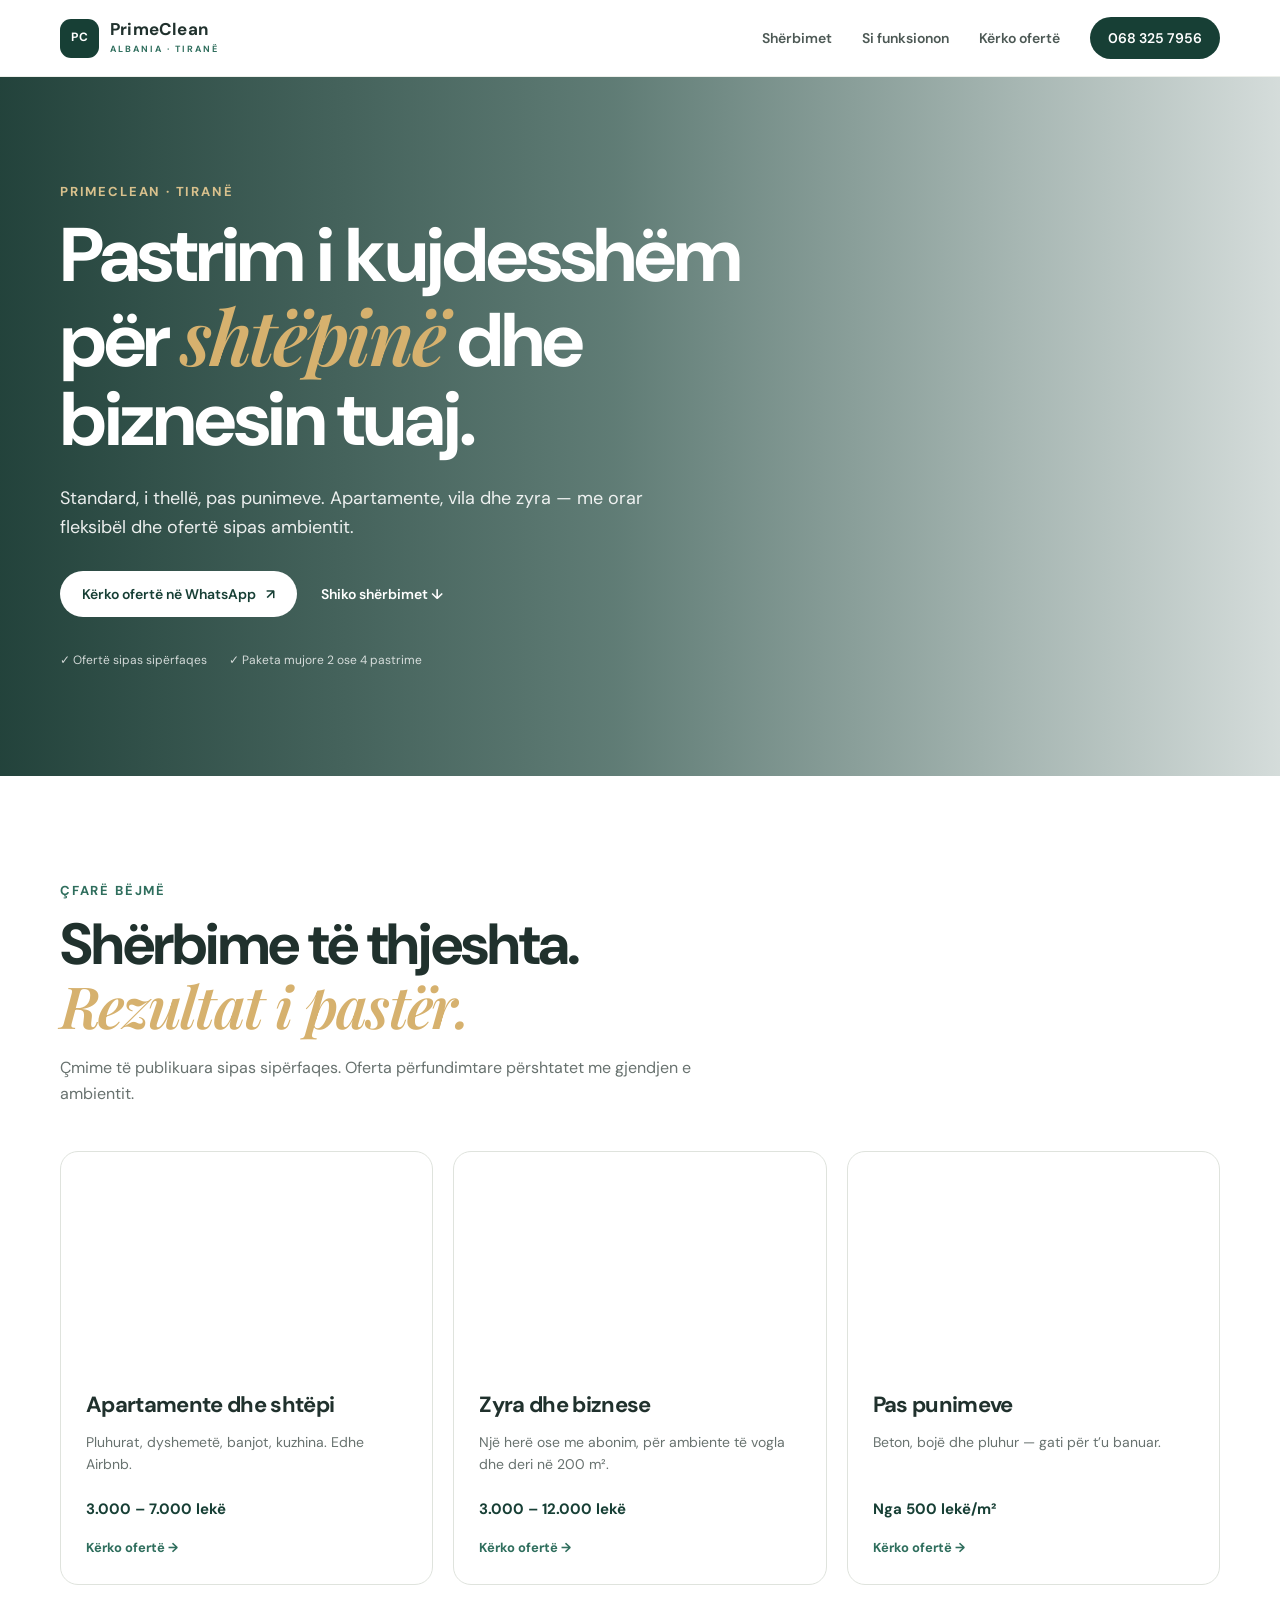
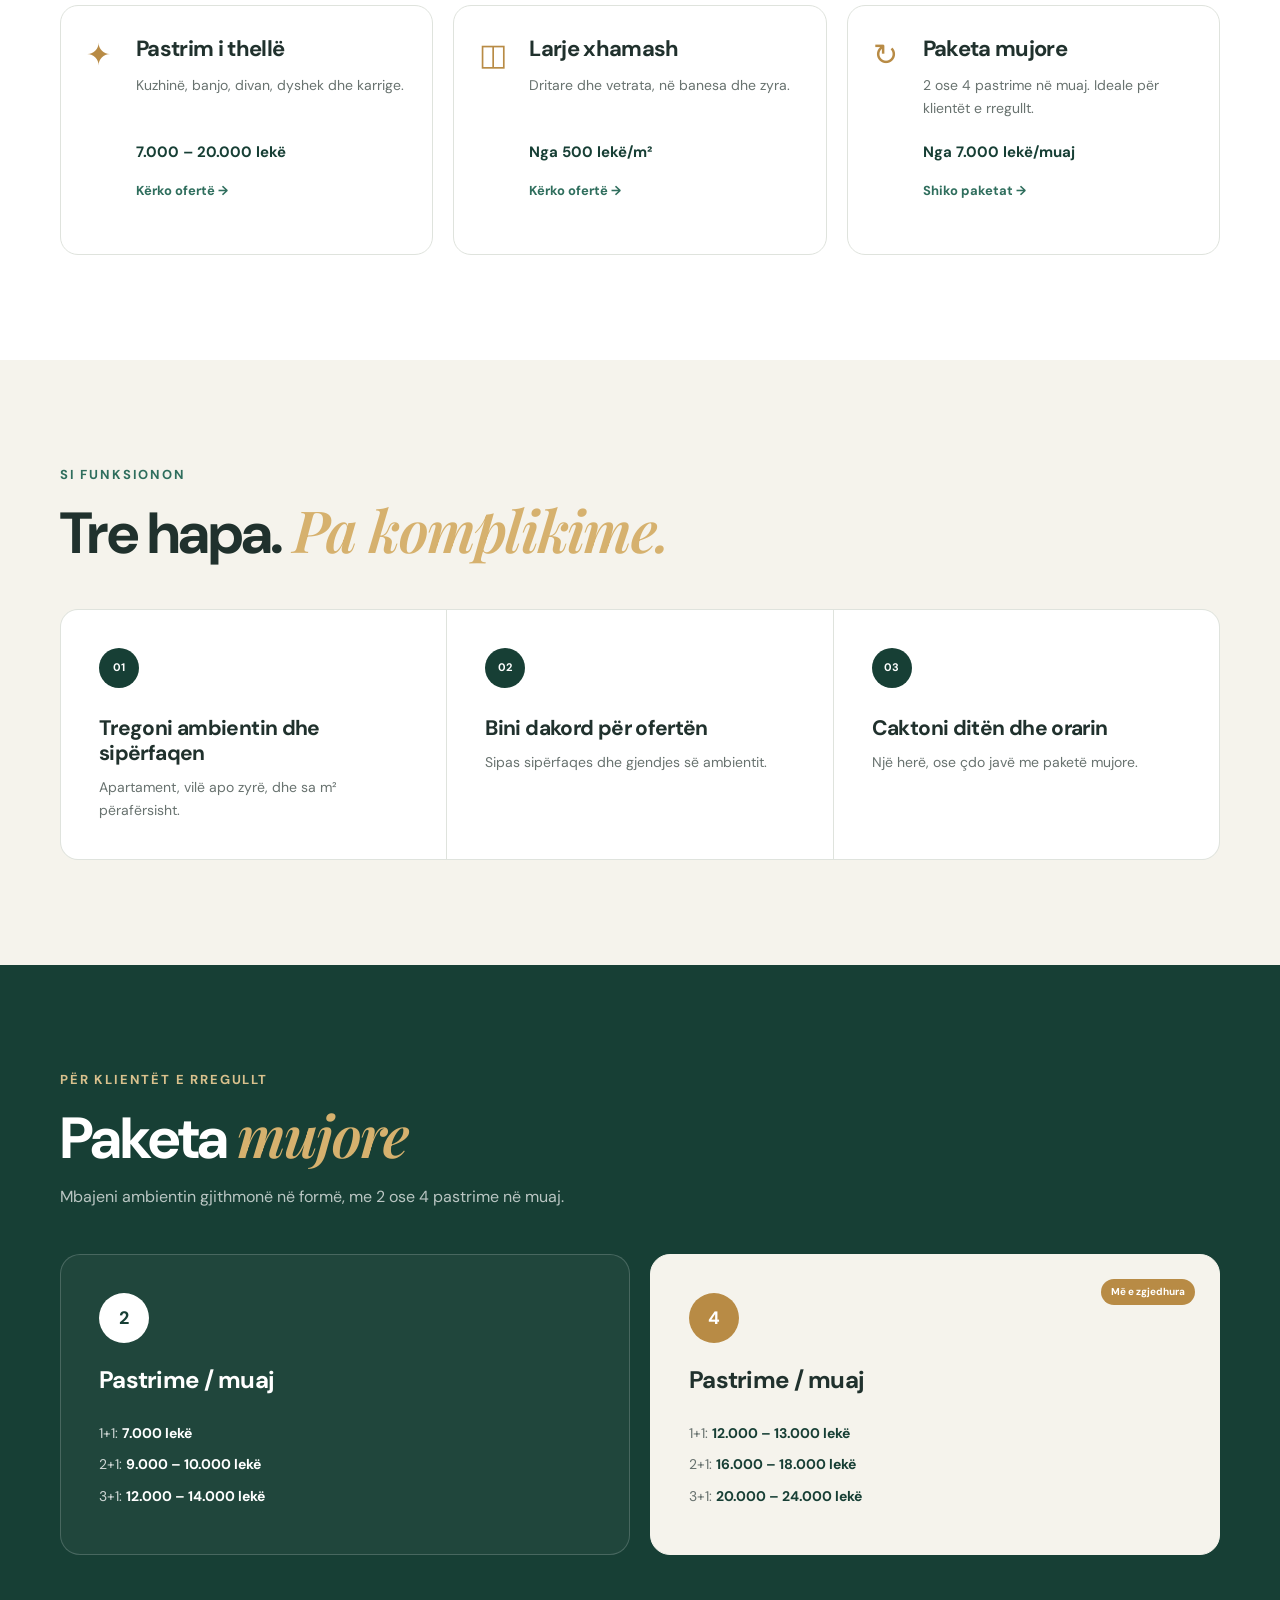
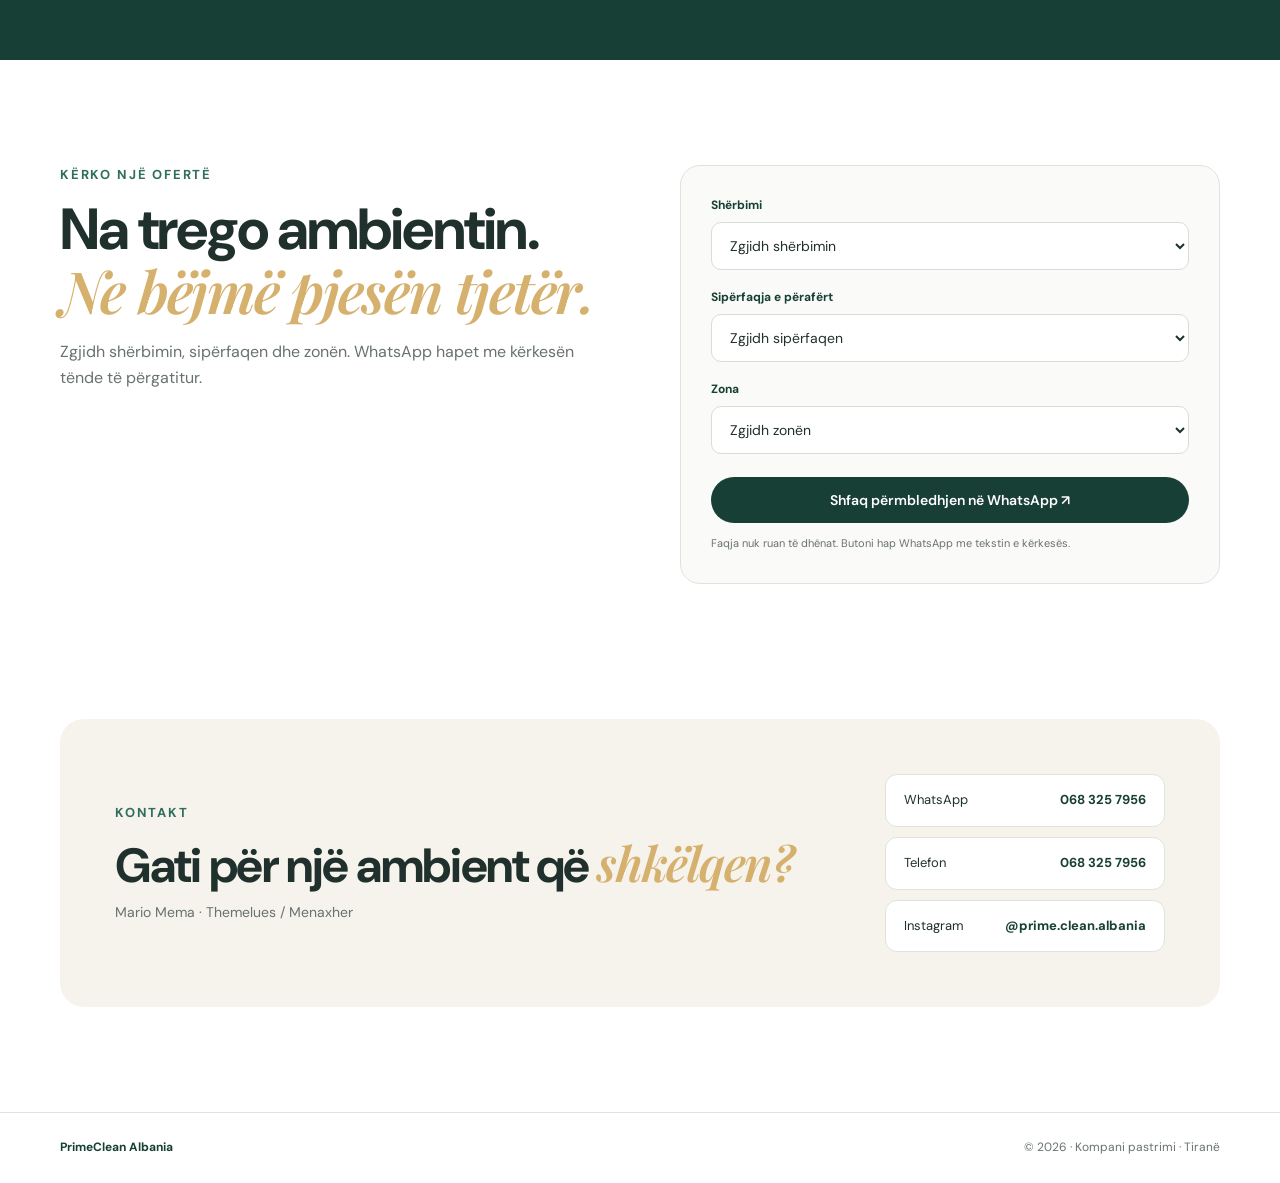
==== commit 122f2725: "Update index.html" ====
--- a/index.html
+++ b/index.html
@@ -1,22 +1,14 @@
 <!DOCTYPE html>
 <html lang="sq">
 <head>
-    <meta charset="UTF-8">
-    <meta name="viewport" content="width=device-width, initial-scale=1.0">
-    <!-- Titulli dhe Meta tags për SEO -->
-    <title>Prime Clean Albania | Shërbime Pastrimi Profesionale | Ambient të pastër, jetë më e mirë!</title>
-    <meta name="description" content="Prime Clean Albania ofron shërbime pastrimi premium në Shqipëri. Pastrim standard, i thellë, zyra, divanë dhe paketa mujore. Produkte të sigurta, staf profesional.">
-    <meta name="keywords" content="pastrim ambientesh, pastrim shtepie tirane, pastrim zyash, pastrim i thelle, pastrim divanesh, prime clean albania">
-    
-    <!-- Open Graph për Rrjetet Sociale -->
-    <meta property="og:title" content="Prime Clean Albania - Shërbime Pastrimi Premium">
-    <meta property="og:description" content="Në kujdesemi për hapësirën tuaj! Kontaktoni sot: 068 325 7956">
-
-    <!-- Fontet dhe Skedarët CSS -->
-    <link href="https://fonts.googleapis.com/css2?family=Poppins:wght@300;400;500;600;700&family=Playfair+Display:wght@700&display=swap" rel="stylesheet">
-    <!-- Ikona nga FontAwesome -->
-    <link rel="stylesheet" href="https://cdnjs.cloudflare.com/ajax/libs/font-awesome/6.0.0/css/all.min.css">
-    <link rel="stylesheet" href="style.css">
+  <meta charset="UTF-8">
+  <meta name="viewport" content="width=device-width, initial-scale=1.0">
+  <title>PrimeClean Albania | Pastrim profesional në Tiranë</title>
+  <meta name="description" content="PrimeClean Albania ofron pastrim profesional për shtëpi, apartamente, zyra dhe biznese në Tiranë.">
+  <link rel="preconnect" href="https://fonts.googleapis.com">
+  <link rel="preconnect" href="https://fonts.gstatic.com" crossorigin>
+  <link href="https://fonts.googleapis.com/css2?family=DM+Sans:wght@400;500;600;700&family=Playfair+Display:wght@600;700&display=swap" rel="stylesheet">
+  <link rel="stylesheet" href="style.css">
 </head>
 <body>
 <header class="site-header" id="top">
--- a/style.css
+++ b/style.css
@@ -1,668 +1,5 @@
-:root {
-    --primary-color: #123d35;
-    --accent-color: #2e7d67;
-    --gold-accent: #b58d3d;
-    --light-bg: #f9fcfb;
-    --text-dark: #2c3e50;
-    --text-light: #ecf0f1;
-    --shadow-soft: 0 10px 30px rgba(0, 61, 53, 0.08);
-    --font-main: 'Poppins', sans-serif;
-    --font-heading: 'Playfair Display', serif;
-    --transition: all 0.3s ease-in-out;
-}
-
-* {
-    margin: 0;
-    padding: 0;
-    box-sizing: border-box;
-}
-
-html {
-    scroll-behavior: smooth;
-}
-
-body {
-    font-family: var(--font-main);
-    color: var(--text-dark);
-    background-color: #ffffff;
-    line-height: 1.6;
-    overflow-x: hidden;
-}
-
-.container {
-    width: 90%;
-    max-width: 1200px;
-    margin: auto;
-    padding: 0 15px;
-}
-
-a {
-    text-decoration: none;
-    color: inherit;
-    transition: var(--transition);
-}
-
-ul {
-    list-style: none;
-}
-
-/* Navigimi */
-header {
-    background: #ffffff;
-    padding: 15px 0;
-    box-shadow: 0 2px 15px rgba(0,0,0,0.05);
-    position: sticky;
-    top: 0;
-    z-index: 1000;
-}
-
-.nav-container {
-    display: flex;
-    justify-content: space-between;
-    align-items: center;
-}
-
-.logo {
-    display: flex;
-    align-items: center;
-    gap: 12px;
-}
-
-.logo-icon {
-    font-size: 1.8rem;
-    color: var(--primary-color);
-    background-color: rgba(18, 61, 53, 0.05);
-    padding: 10px;
-    border-radius: 12px;
-}
-
-.logo-text h2 {
-    font-size: 1.4rem;
-    color: var(--primary-color);
-    font-weight: 700;
-    letter-spacing: 1px;
-}
-
-.location {
-    font-size: 0.75rem;
-    color: var(--accent-color);
-    font-weight: 600;
-    letter-spacing: 3px;
-    margin-top: -3px;
-}
-
-.nav-links {
-    display: flex;
-    align-items: center;
-    gap: 25px;
-}
-
-.nav-links a {
-    font-weight: 500;
-    font-size: 0.95rem;
-    color: var(--text-dark);
-}
-
-.nav-links a:hover {
-    color: var(--accent-color);
-}
-
-.btn-cta-nav {
-    background: var(--primary-color);
-    color: white !important;
-    padding: 10px 22px;
-    border-radius: 25px;
-    font-size: 0.9rem;
-    font-weight: 600 !important;
-    display: flex;
-    align-items: center;
-    gap: 8px;
-}
-
-.btn-cta-nav:hover {
-    background: var(--accent-color);
-    transform: translateY(-2px);
-}
-
-.menu-toggle {
-    display: none;
-    cursor: pointer;
-}
-
-.bar {
-    display: block;
-    width: 25px;
-    height: 3px;
-    margin: 5px auto;
-    background-color: var(--primary-color);
-    transition: var(--transition);
-}
-
-/* HERO Section */
-.hero-premium {
-    position: relative;
-    height: 90vh;
-    display: flex;
-    align-items: center;
-    color: white;
-    background: url('https://images.unsplash.com/photo-1581578731548-c64695cc6952?q=80&w=1600') center/cover no-repeat;
-    background-attachment: fixed;
-}
-
-.hero-overlay {
-    position: absolute;
-    top: 0;
-    left: 0;
-    width: 100%;
-    height: 100%;
-    background: linear-gradient(135deg, rgba(18, 61, 53, 0.95), rgba(46, 125, 103, 0.7));
-    z-index: 1;
-}
-
-.hero-content-v2 {
-    position: relative;
-    z-index: 2;
-    max-width: 700px;
-    text-align: left;
-}
-
-.hero-subtitle {
-    font-family: var(--font-heading);
-    color: var(--gold-accent);
-    font-size: 1.5rem;
-    font-weight: 700;
-    display: block;
-    margin-bottom: 10px;
-}
-
-.hero-content-v2 h1 {
-    font-size: 3.8rem;
-    line-height: 1.1;
-    font-weight: 700;
-    margin-bottom: 20px;
-    font-family: var(--font-main);
-}
-
-.hero-content-v2 h1 .highlight {
-    font-family: var(--font-heading);
-    font-weight: 700;
-    font-style: italic;
-}
-
-.hero-content-v2 p {
-    font-size: 1.2rem;
-    color: rgba(255, 255, 255, 0.9);
-    margin-bottom: 35px;
-    font-weight: 300;
-}
-
-.hero-action-buttons {
-    display: flex;
-    gap: 15px;
-    flex-wrap: wrap;
-}
-
-.btn-primary-v2 {
-    background: #ffffff;
-    color: var(--primary-color);
-    padding: 15px 30px;
-    border-radius: 30px;
-    font-weight: 600;
-    display: flex;
-    align-items: center;
-    gap: 10px;
-}
-
-.btn-primary-v2:hover {
-    background: var(--gold-accent);
-    color: white;
-    transform: translateY(-3px);
-}
-
-.btn-instagram-v2 {
-    background: rgba(255, 255, 255, 0.1);
-    color: white;
-    padding: 15px 30px;
-    border-radius: 30px;
-    border: 1px solid rgba(255, 255, 255, 0.3);
-    font-weight: 500;
-    display: flex;
-    align-items: center;
-    gap: 10px;
-}
-
-.btn-instagram-v2:hover {
-    background: rgba(255, 255, 255, 0.2);
-    border-color: white;
-}
-
-/* Features */
-.features-v2 {
-    padding: 80px 0;
-    background-color: var(--light-bg);
-}
-
-.grid-4-v2 {
-    display: grid;
-    grid-template-columns: repeat(auto-fit, minmax(260px, 1fr));
-    gap: 30px;
-}
-
-.feature-card-v2 {
-    background: #ffffff;
-    padding: 40px 30px;
-    border-radius: 15px;
-    box-shadow: var(--shadow-soft);
-    text-align: center;
-    transition: var(--transition);
-    border-bottom: 3px solid transparent;
-}
-
-.feature-card-v2:hover {
-    transform: translateY(-10px);
-    border-bottom-color: var(--accent-color);
-}
-
-.icon-box {
-    font-size: 2.2rem;
-    color: var(--accent-color);
-    background-color: rgba(46, 125, 103, 0.08);
-    width: 80px;
-    height: 80px;
-    border-radius: 50%;
-    display: flex;
-    align-items: center;
-    justify-content: center;
-    margin: 0 auto 25px auto;
-}
-
-.feature-card-v2 h3 {
-    font-size: 1.3rem;
-    color: var(--primary-color);
-    margin-bottom: 12px;
-    font-weight: 600;
-}
-
-.feature-card-v2 p {
-    font-size: 0.95rem;
-    color: #666;
-}
-
-/* Pricing Section */
-.pricing-v2 {
-    padding: 100px 0;
-}
-
-.section-title-v2 {
-    font-family: var(--font-heading);
-    font-size: 2.8rem;
-    color: var(--primary-color);
-    text-align: center;
-    margin-bottom: 10px;
-}
-
-.section-subtitle-v2 {
-    text-align: center;
-    color: #888;
-    margin-bottom: 60px;
-    font-size: 1.1rem;
-    font-weight: 300;
-}
-
-.pricing-cards-grid {
-    display: grid;
-    grid-template-columns: repeat(auto-fit, minmax(280px, 1fr));
-    gap: 25px;
-    align-items: start;
-}
-
-.pricing-card-v2 {
-    background: #ffffff;
-    padding: 30px;
-    border-radius: 16px;
-    box-shadow: var(--shadow-soft);
-    transition: var(--transition);
-    border: 1px solid rgba(0,0,0,0.03);
-    position: relative;
-}
-
-.pricing-card-v2:hover {
-    box-shadow: 0 15px 40px rgba(0, 61, 53, 0.12);
-}
-
-.featured-card {
-    border: 2px solid var(--accent-color);
-    transform: scale(1.03);
-}
-
-.popular-tag {
-    position: absolute;
-    top: -15px;
-    right: 20px;
-    background: var(--accent-color);
-    color: white;
-    padding: 5px 15px;
-    border-radius: 20px;
-    font-size: 0.8rem;
-    font-weight: 600;
-    text-transform: uppercase;
-    letter-spacing: 1px;
-}
-
-.card-header-v2 {
-    text-align: center;
-    border-bottom: 1px solid #eee;
-    padding-bottom: 20px;
-    margin-bottom: 20px;
-}
-
-.card-icon {
-    font-size: 2.2rem;
-    color: var(--primary-color);
-    margin-bottom: 10px;
-}
-
-.card-header-v2 h3 {
-    font-size: 1.25rem;
-    color: var(--primary-color);
-    font-weight: 700;
-    text-transform: uppercase;
-    letter-spacing: 1px;
-}
-
-.card-header-v2 .category {
-    font-size: 0.85rem;
-    color: #888;
-}
-
-.price-list-v2 li {
-    display: flex;
-    justify-content: space-between;
-    align-items: center;
-    padding: 12px 0;
-    border-bottom: 1px dashed #eee;
-    font-size: 0.95rem;
-}
-
-.price-list-v2 li:last-child {
-    border-bottom: none;
-}
-
-.price-tag {
-    background: rgba(18, 61, 53, 0.05);
-    color: var(--primary-color);
-    padding: 4px 10px;
-    border-radius: 5px;
-    font-weight: 600;
-}
-
-.price-tag.gold {
-    background: rgba(181, 141, 61, 0.1);
-    color: var(--gold-accent);
-}
-
-.additional-services li {
-    font-size: 0.9rem;
-}
-
-.info-note-v2 {
-    margin-top: 50px;
-    background-color: var(--light-bg);
-    padding: 20px;
-    border-radius: 12px;
-    display: flex;
-    align-items: center;
-    gap: 15px;
-    color: #666;
-    border-left: 4px solid var(--gold-accent);
-    font-size: 0.95rem;
-}
-
-/* Packages */
-.packages-v2 {
-    padding: 80px 0;
-    background-color: var(--primary-color);
-    color: white;
-}
-
-.section-title-v2.light {
-    color: white;
-}
-
-.packages-grid-v2 {
-    display: grid;
-    grid-template-columns: repeat(auto-fit, minmax(300px, 1fr));
-    gap: 30px;
-    margin-top: 50px;
-}
-
-.package-box-v2 {
-    background: rgba(255,255,255,0.05);
-    border: 1px solid rgba(255,255,255,0.1);
-    padding: 40px;
-    border-radius: 15px;
-    text-align: center;
-    transition: var(--transition);
-}
-
-.featured-package {
-    background: white;
-    color: var(--text-dark);
-    transform: scale(1.02);
-}
-
-.package-header {
-    display: flex;
-    flex-direction: column;
-    align-items: center;
-    margin-bottom: 25px;
-}
-
-.package-icon {
-    font-size: 2rem;
-    font-weight: 700;
-    color: var(--primary-color);
-    background: white;
-    width: 70px;
-    height: 70px;
-    border-radius: 50%;
-    display: flex;
-    align-items: center;
-    justify-content: center;
-    margin-bottom: 15px;
-}
-
-.package-icon.gold-bg {
-    background: var(--gold-accent);
-    color: white;
-}
-
-.package-header h4 {
-    font-size: 1.3rem;
-    font-weight: 600;
-}
-
-.package-body p {
-    font-size: 1rem;
-    padding: 10px 0;
-    border-bottom: 1px solid rgba(255,255,255,0.1);
-}
-
-.featured-package .package-body p {
-    border-bottom-color: #eee;
-}
-
-.gold-text {
-    color: var(--gold-accent);
-}
-
-/* Contact */
-.contact-v2 {
-    padding: 100px 0;
-    text-align: center;
-}
-
-.contact-v2 h2 {
-    font-family: var(--font-heading);
-    font-size: 2.8rem;
-    color: var(--primary-color);
-    margin-bottom: 15px;
-}
-
-.text-center-v2 {
-    text-align: center;
-}
-
-.highlight-gold {
-    color: var(--gold-accent);
-}
-
-.contact-v2 p {
-    font-size: 1.2rem;
-    color: #666;
-    margin-bottom: 50px;
-}
-
-.cta-buttons-container-v2 {
-    display: flex;
-    justify-content: center;
-    gap: 30px;
-    flex-wrap: wrap;
-}
-
-.cta-btn-v2 {
-    display: flex;
-    align-items: center;
-    gap: 20px;
-    padding: 20px 40px;
-    border-radius: 50px;
-    color: white;
-    font-weight: 600;
-    box-shadow: var(--shadow-soft);
-}
-
-.call-btn-v2 {
-    background-color: var(--accent-color);
-}
-
-.call-btn-v2:hover {
-    background-color: #246554;
-    transform: translateY(-3px);
-}
-
-.instagram-btn-v2 {
-    background: linear-gradient(45deg, #f09433 0%,#e6683c 25%,#dc2743 50%,#cc2366 75%,#bc1888 100%); 
-}
-
-.instagram-btn-v2:hover {
-    transform: translateY(-3px);
-}
-
-.cta-btn-v2 i {
-    font-size: 2.5rem;
-}
-
-.cta-text {
-    text-align: left;
-}
-
-.cta-text span {
-    font-size: 0.9rem;
-    font-weight: 400;
-    opacity: 0.9;
-    display: block;
-}
-
-.cta-text strong {
-    font-size: 1.3rem;
-}
-
-/* Footer */
-footer {
-    background-color: #0b2722;
-    color: #bbb;
-    padding: 30px 0;
-}
-
-.footer-content-v2 {
-    display: flex;
-    justify-content: space-between;
-    align-items: center;
-    flex-wrap: wrap;
-    gap: 15px;
-}
-
-.footer-logo h3 {
-    color: #eee;
-    font-weight: 700;
-}
-
-.footer-logo span {
-    color: var(--accent-color);
-}
-
-footer p {
-    font-size: 0.85rem;
-}
-
-/* Responsive */
-@media (max-width: 992px) {
-    .hero-content-v2 h1 {
-        font-size: 3rem;
-    }
-}
-
-@media (max-width: 768px) {
-    .nav-links {
-        position: absolute;
-        right: 0px;
-        height: 100vh;
-        top: 80px;
-        background-color: #fff;
-        display: flex;
-        flex-direction: column;
-        align-items: center;
-        width: 100%;
-        transform: translateX(100%);
-        transition: transform 0.5s ease-in;
-        box-shadow: -2px 5px 10px rgba(0,0,0,0.05);
-        padding-top: 50px;
-    }
-
-    .nav-links li {
-        margin: 15px 0;
-    }
-
-    .menu-toggle {
-        display: block;
-    }
-
-    .nav-active {
-        transform: translateX(0%);
-    }
-
-    .hero-content-v2 h1 {
-        font-size: 2.2rem;
-    }
-    
-    .hero-content-v2 {
-        text-align: center;
-    }
-    
-    .hero-action-buttons {
-        justify-content: center;
-    }
-    
-    .section-title-v2 {
-        font-size: 2rem;
-    }
-    
-    .pricing-card-v2.featured-card {
-        transform: scale(1);
-        margin: 15px 0;
-    }
-    
-    .packages-grid-v2 {
-        grid-template-columns: 1fr;
-    }
-}
+:root{--green:#173f35;--green2:#2f6e5d;--cream:#f5f3ec;--ink:#20312d;--muted:#68726f;--line:#dfe3dd;--gold:#b88b45;--white:#fff;--shadow:0 18px 45px rgba(20,52,45,.10);--serif:'Playfair Display',serif;--sans:'DM Sans',sans-serif}
+*{box-sizing:border-box;margin:0;padding:0}html{scroll-behavior:smooth}body{font-family:var(--sans);color:var(--ink);line-height:1.6;background:#fff;overflow-x:hidden}a{text-decoration:none;color:inherit}.container{width:min(1160px,calc(100% - 40px));margin:auto}.site-header{position:sticky;top:0;z-index:50;background:rgba(255,255,255,.96);border-bottom:1px solid #edf0eb;backdrop-filter:blur(12px)}.nav-wrap{height:76px;display:flex;align-items:center;justify-content:space-between}.brand{display:flex;gap:11px;align-items:center}.brand-mark{width:39px;height:39px;border-radius:11px;background:var(--green);color:#fff;display:grid;place-items:center;font-size:12px;font-weight:700;letter-spacing:1px}.brand strong{display:block;font-size:17px;line-height:1.1;letter-spacing:.2px}.brand small{display:block;font-size:9px;color:var(--green2);letter-spacing:2px;font-weight:700;margin-top:3px}.site-header nav{display:flex;align-items:center;gap:30px;font-size:14px;font-weight:600;color:#4d5955}.site-header nav a:hover{color:var(--green)}.nav-call{background:var(--green);color:#fff!important;padding:10px 18px;border-radius:999px}.menu-btn{display:none;border:0;background:none;width:42px;height:42px}.menu-btn span{display:block;width:22px;height:2px;background:var(--green);margin:5px auto}.hero{position:relative;min-height:690px;display:flex;align-items:center;color:#fff;overflow:hidden}.hero-image{position:absolute;inset:0;background:url('https://images.unsplash.com/photo-1581578731548-c64695cc6952?q=85&w=1800&auto=format&fit=crop') center/cover}.hero-shade{position:absolute;inset:0;background:linear-gradient(90deg,rgba(13,48,40,.91) 0%,rgba(20,62,52,.68) 48%,rgba(20,62,52,.18) 100%)}.hero-content{position:relative;z-index:2;padding:105px 0;max-width:800px;margin-left:max(20px,calc((100vw - 1160px)/2));margin-right:auto}.eyebrow{font-size:13px;font-weight:700;letter-spacing:.14em;text-transform:uppercase;margin-bottom:13px;color:#d9c18d}.eyebrow.dark{color:var(--green2)}h1,h2,h3{letter-spacing:-.03em}h1{font-size:clamp(42px,6vw,76px);line-height:1.04;max-width:780px}h1 em,h2 em{font-family:var(--serif);font-weight:600;color:#d6b16e}.hero-copy{max-width:650px;font-size:18px;color:rgba(255,255,255,.9);margin:25px 0 30px}.hero-actions{display:flex;align-items:center;gap:24px;flex-wrap:wrap}.btn{display:inline-flex;align-items:center;justify-content:center;gap:10px;border:0;border-radius:999px;padding:14px 22px;font:600 14px var(--sans);cursor:pointer}.btn-light{background:#fff;color:var(--green)}.btn-light:hover{transform:translateY(-2px);box-shadow:0 12px 25px rgba(0,0,0,.15)}.text-link{font-weight:600;font-size:14px}.light-link{color:#fff}.hero-points{display:flex;gap:22px;flex-wrap:wrap;margin-top:34px;font-size:12px;color:rgba(255,255,255,.78)}.section{padding:105px 0}.section-intro{max-width:700px;margin-bottom:45px}.section-intro.compact{margin-bottom:30px}.section-intro h2{font-size:clamp(36px,5vw,58px);line-height:1.05;margin-bottom:15px}.section-intro p:not(.eyebrow){color:var(--muted);max-width:650px}.before-after{background:var(--cream)}.comparison{position:relative;height:min(570px,58vw);min-height:340px;overflow:hidden;border-radius:22px;box-shadow:var(--shadow);isolation:isolate}.compare-img{position:absolute;inset:0;width:100%;height:100%;object-fit:cover}.before-layer{position:absolute;inset:0;width:50%;overflow:hidden;z-index:2}.before-layer .before{width:calc(100% / .5);max-width:none}.label{position:absolute;z-index:5;top:20px;padding:7px 12px;border-radius:999px;background:rgba(255,255,255,.9);font-size:10px;font-weight:700;letter-spacing:.13em}.before-label{left:20px}.after-label{right:20px}.compare-range{position:absolute;inset:0;width:100%;height:100%;opacity:0;z-index:8;cursor:ew-resize}.compare-handle{position:absolute;z-index:7;left:50%;top:50%;transform:translate(-50%,-50%);width:52px;height:52px;border-radius:50%;background:#fff;color:var(--green);display:grid;place-items:center;box-shadow:0 5px 20px rgba(0,0,0,.18);pointer-events:none}.services{background:#fff}.service-grid{display:grid;grid-template-columns:repeat(3,1fr);gap:20px}.service-card{border:1px solid var(--line);border-radius:18px;overflow:hidden;background:#fff;transition:.25s}.service-card:hover{transform:translateY(-4px);box-shadow:var(--shadow)}.service-photo{height:210px;background-size:cover;background-position:center}.photo-home{background-image:url('./images/apartamente')}.photo-office{background-image:url('./images/zyra')}.photo-post{background-image:url('./images/pas_punimeve.webp')}.service-body{padding:25px}.service-body h3{font-size:22px;margin-bottom:8px}.service-body p{color:var(--muted);font-size:14px;min-height:48px;margin-bottom:18px}.service-body strong{display:block;font-size:15px;color:var(--green);margin-bottom:13px}.service-body a{font-size:13px;font-weight:700;color:var(--green2)}.plain-card{display:flex;min-height:250px}.plain-card .service-body{padding-left:0}.service-icon{font-size:30px;color:var(--gold);padding:25px 0 0 25px;width:75px;flex:none}.how{background:var(--cream)}.steps{display:grid;grid-template-columns:repeat(3,1fr);gap:1px;background:var(--line);border:1px solid var(--line);border-radius:18px;overflow:hidden}.steps article{background:#fff;padding:38px}.steps span{display:inline-grid;place-items:center;width:40px;height:40px;border-radius:50%;background:var(--green);color:#fff;font-size:11px;font-weight:700;margin-bottom:28px}.steps h3{font-size:21px;line-height:1.2;margin-bottom:10px}.steps p{font-size:14px;color:var(--muted)}.packages{background:var(--green);color:#fff}.section-intro.light p:not(.eyebrow){color:rgba(255,255,255,.7)}.package-grid{display:grid;grid-template-columns:1fr 1fr;gap:20px}.package-grid article{position:relative;border:1px solid rgba(255,255,255,.18);border-radius:20px;padding:38px;background:rgba(255,255,255,.04)}.package-grid .featured-package{background:#f5f3ec;color:var(--ink);border-color:#f5f3ec}.package-number{display:inline-grid;place-items:center;width:50px;height:50px;border-radius:50%;background:#fff;color:var(--green);font-size:18px;font-weight:700;margin-bottom:18px}.featured-package .package-number{background:var(--gold);color:#fff}.package-grid h3{font-size:24px;margin-bottom:22px}.package-grid p{font-size:14px;margin:9px 0;color:rgba(255,255,255,.78)}.featured-package p{color:var(--muted)}.package-grid strong{color:#fff}.featured-package strong{color:var(--green)}.tag{position:absolute;right:24px;top:24px;background:var(--gold);color:#fff;border-radius:999px;padding:5px 10px;font-size:10px;font-weight:700}.quote{background:#fff}.quote-layout{display:grid;grid-template-columns:1fr 1fr;gap:80px;align-items:start}.quote-form{border:1px solid var(--line);border-radius:20px;padding:30px;background:#fafbf8}.quote-form label{display:block;font-size:12px;font-weight:700;margin-bottom:18px;color:var(--green)}.quote-form select{width:100%;margin-top:7px;border:1px solid #d7ddd7;background:#fff;border-radius:10px;padding:13px 14px;font:14px var(--sans);color:var(--ink)}.btn-green{width:100%;background:var(--green);color:#fff;margin-top:5px}.form-note{font-size:11px;color:var(--muted);margin-top:12px}.contact{padding-top:30px}.contact-box{background:var(--cream);border-radius:24px;padding:55px;display:flex;justify-content:space-between;gap:40px;align-items:center}.contact-box h2{font-size:clamp(32px,4vw,48px);line-height:1.08;margin-bottom:10px}.contact-box p:not(.eyebrow){color:var(--muted);font-size:14px}.contact-actions{display:grid;gap:10px;min-width:280px}.contact-actions a{display:flex;justify-content:space-between;gap:20px;background:#fff;border:1px solid var(--line);padding:15px 18px;border-radius:12px;font-size:13px}.contact-actions strong{color:var(--green)}footer{border-top:1px solid var(--line);padding:25px 0}.footer-wrap{display:flex;justify-content:space-between;gap:20px;color:var(--muted);font-size:12px}.footer-wrap strong{color:var(--green)}
+@media(max-width:900px){.site-header nav{gap:16px}.service-grid{grid-template-columns:repeat(2,1fr)}.quote-layout{gap:40px}.hero{min-height:650px}.hero-content{margin-left:20px}.steps{grid-template-columns:1fr}.contact-box{padding:40px;flex-direction:column;align-items:flex-start}.contact-actions{width:100%}}
+@media(max-width:700px){.container{width:min(100% - 28px,1160px)}.nav-wrap{height:66px}.menu-btn{display:block;position:relative;z-index:60}.site-header nav{position:absolute;left:12px;right:12px;top:62px;background:#fff;border:1px solid var(--line);border-radius:16px;padding:10px;display:none;flex-direction:column;align-items:stretch;gap:3px;box-shadow:var(--shadow)}.site-header nav.open{display:flex}.site-header nav a{padding:12px 13px;border-radius:10px}.nav-call{text-align:center;margin-top:4px}.hero{min-height:690px;align-items:flex-end}.hero-image{background-position:58% center}.hero-shade{background:linear-gradient(180deg,rgba(13,48,40,.12) 0%,rgba(13,48,40,.5) 35%,rgba(13,48,40,.96) 82%)}.hero-content{padding:55px 0 38px;margin:0 auto}.hero-content h1{font-size:43px;line-height:1.02}.hero-copy{font-size:16px;margin:18px 0 23px}.hero-actions{display:grid;gap:12px}.btn-light{width:100%}.text-link{text-align:center;padding:4px}.hero-points{display:grid;gap:7px;margin-top:24px}.section{padding:72px 0}.section-intro{margin-bottom:30px}.section-intro h2{font-size:39px}.comparison{height:72vw;min-height:300px;border-radius:16px}.compare-handle{width:46px;height:46px}.service-grid{grid-template-columns:1fr;gap:15px}.service-photo{height:200px}.service-body{padding:22px}.service-body p{min-height:0}.plain-card{min-height:0}.plain-card .service-body{padding-left:0}.steps article{padding:28px}.steps span{margin-bottom:18px}.package-grid{grid-template-columns:1fr}.package-grid article{padding:28px}.quote-layout{grid-template-columns:1fr;gap:28px}.quote-form{padding:22px}.contact-box{padding:30px 22px;border-radius:18px}.contact-actions{min-width:0}.footer-wrap{flex-direction:column}.brand strong{font-size:16px}.brand small{font-size:8px}.hero-points{font-size:11px}}
+@media(max-width:380px){.hero-content h1{font-size:37px}.hero{min-height:660px}.section-intro h2{font-size:34px}.service-body h3{font-size:20px}}
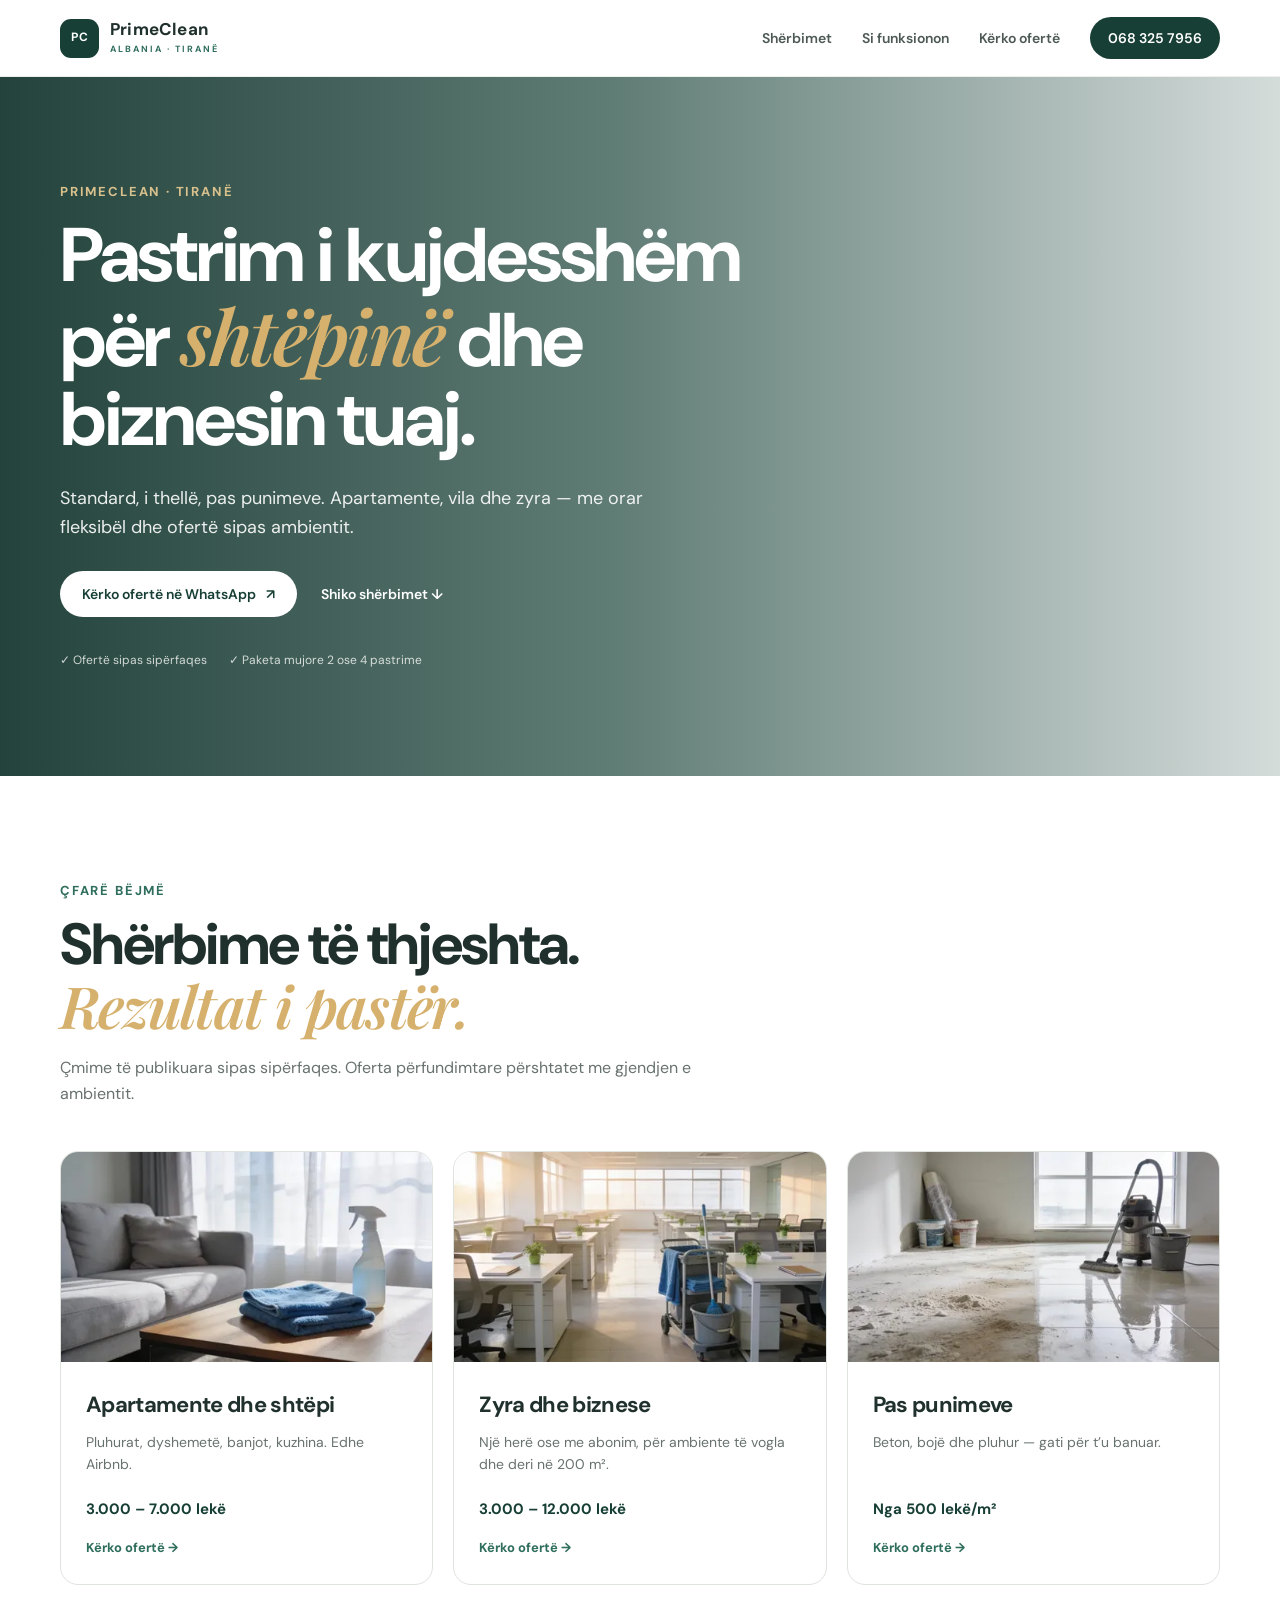
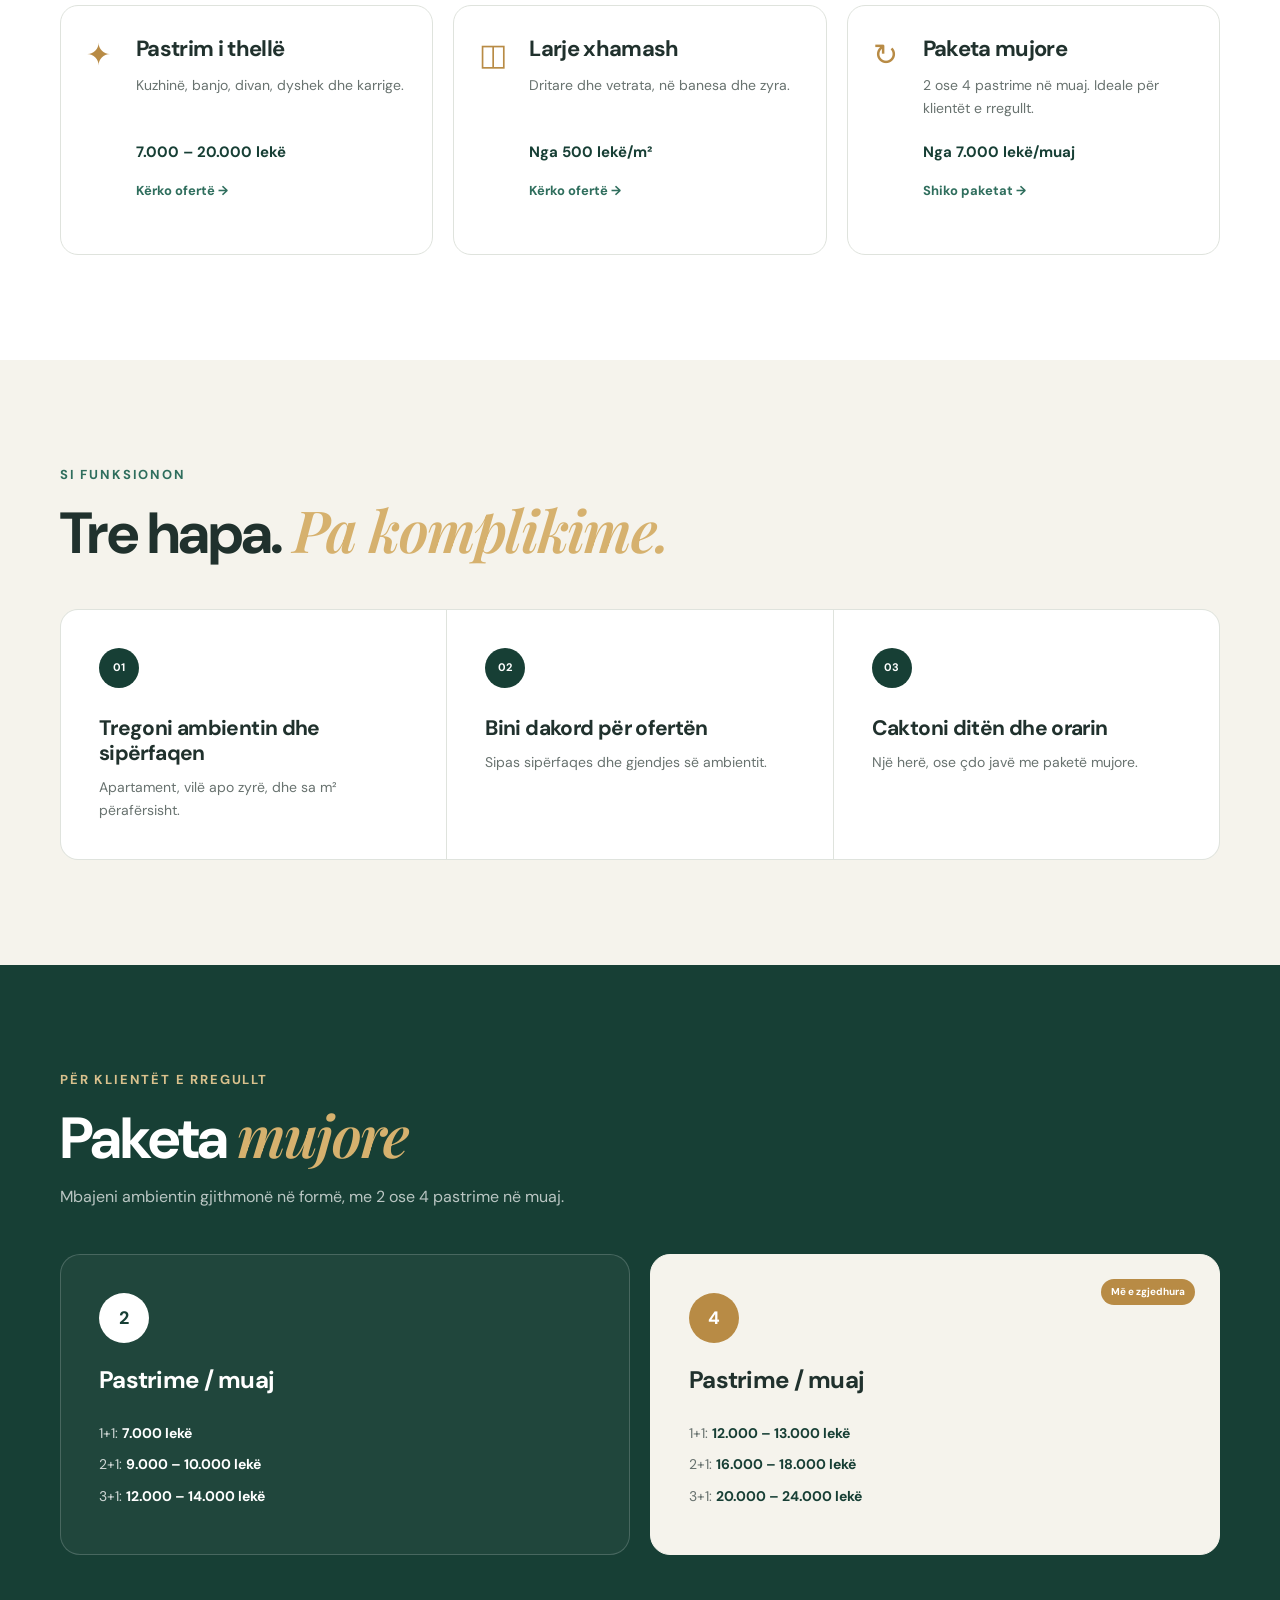
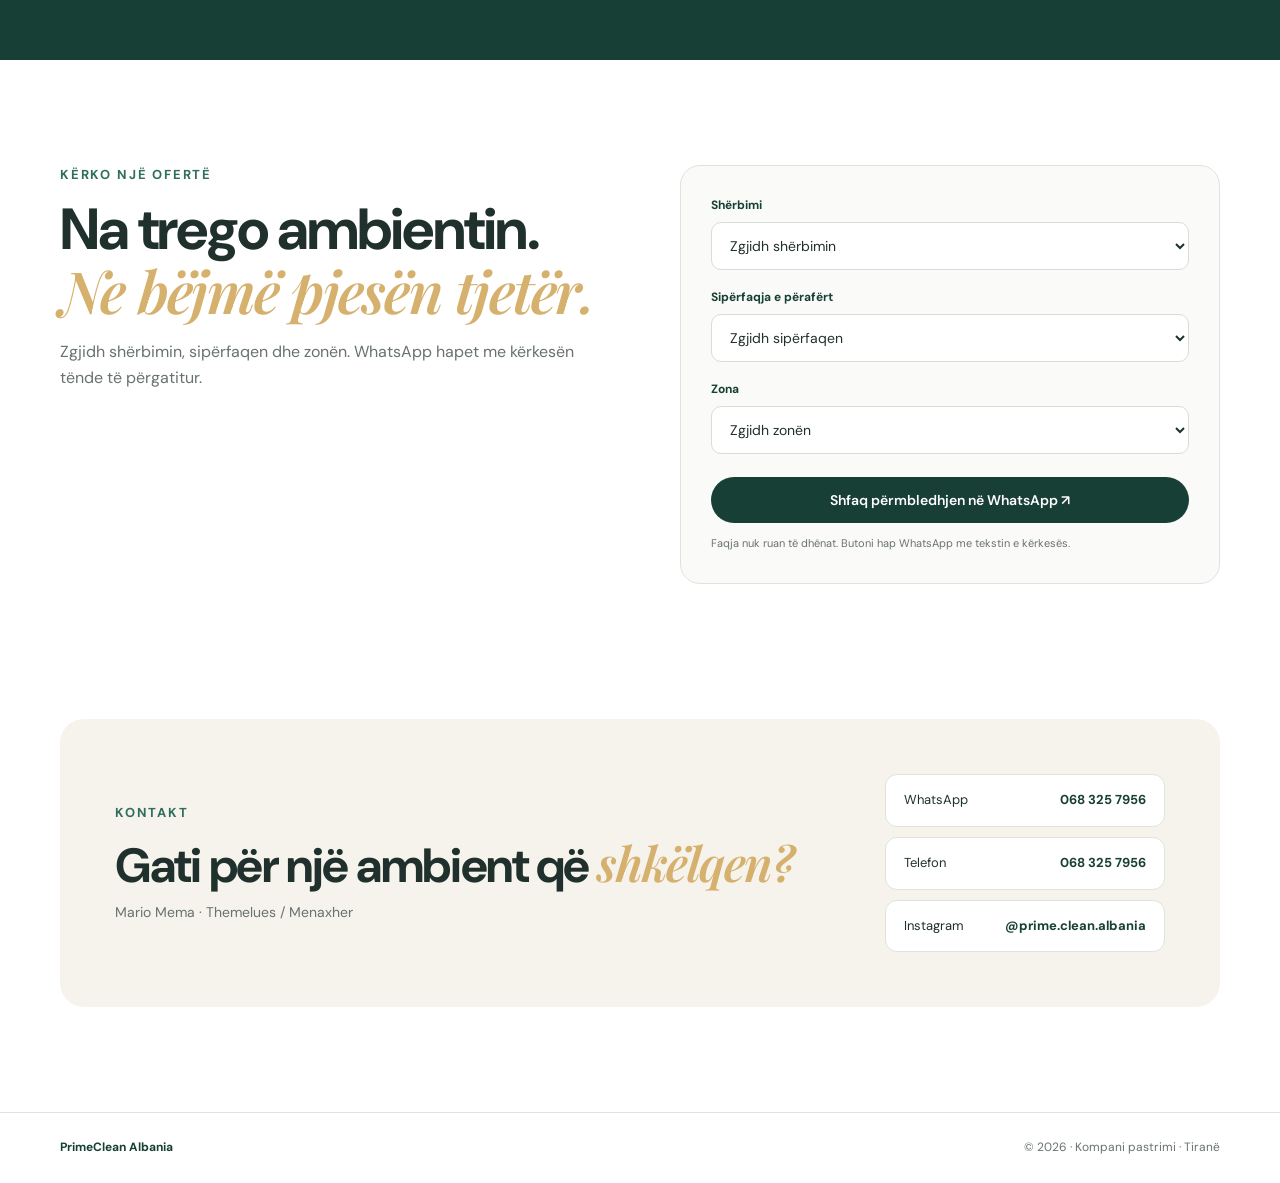
==== commit 23bfce48: "Update index.html" ====
--- a/index.html
+++ b/index.html
@@ -5,6 +5,7 @@
   <meta name="viewport" content="width=device-width, initial-scale=1.0">
   <title>PrimeClean Albania | Pastrim profesional në Tiranë</title>
   <meta name="description" content="PrimeClean Albania ofron pastrim profesional për shtëpi, apartamente, zyra dhe biznese në Tiranë.">
+  <meta name="google-site-verification" content="xl9j5CAs8QMliMBbS_SPhdNoHPvQdE6vaV1zwjY4-R8" />
   <link rel="preconnect" href="https://fonts.googleapis.com">
   <link rel="preconnect" href="https://fonts.gstatic.com" crossorigin>
   <link href="https://fonts.googleapis.com/css2?family=DM+Sans:wght@400;500;600;700&family=Playfair+Display:wght@600;700&display=swap" rel="stylesheet">
